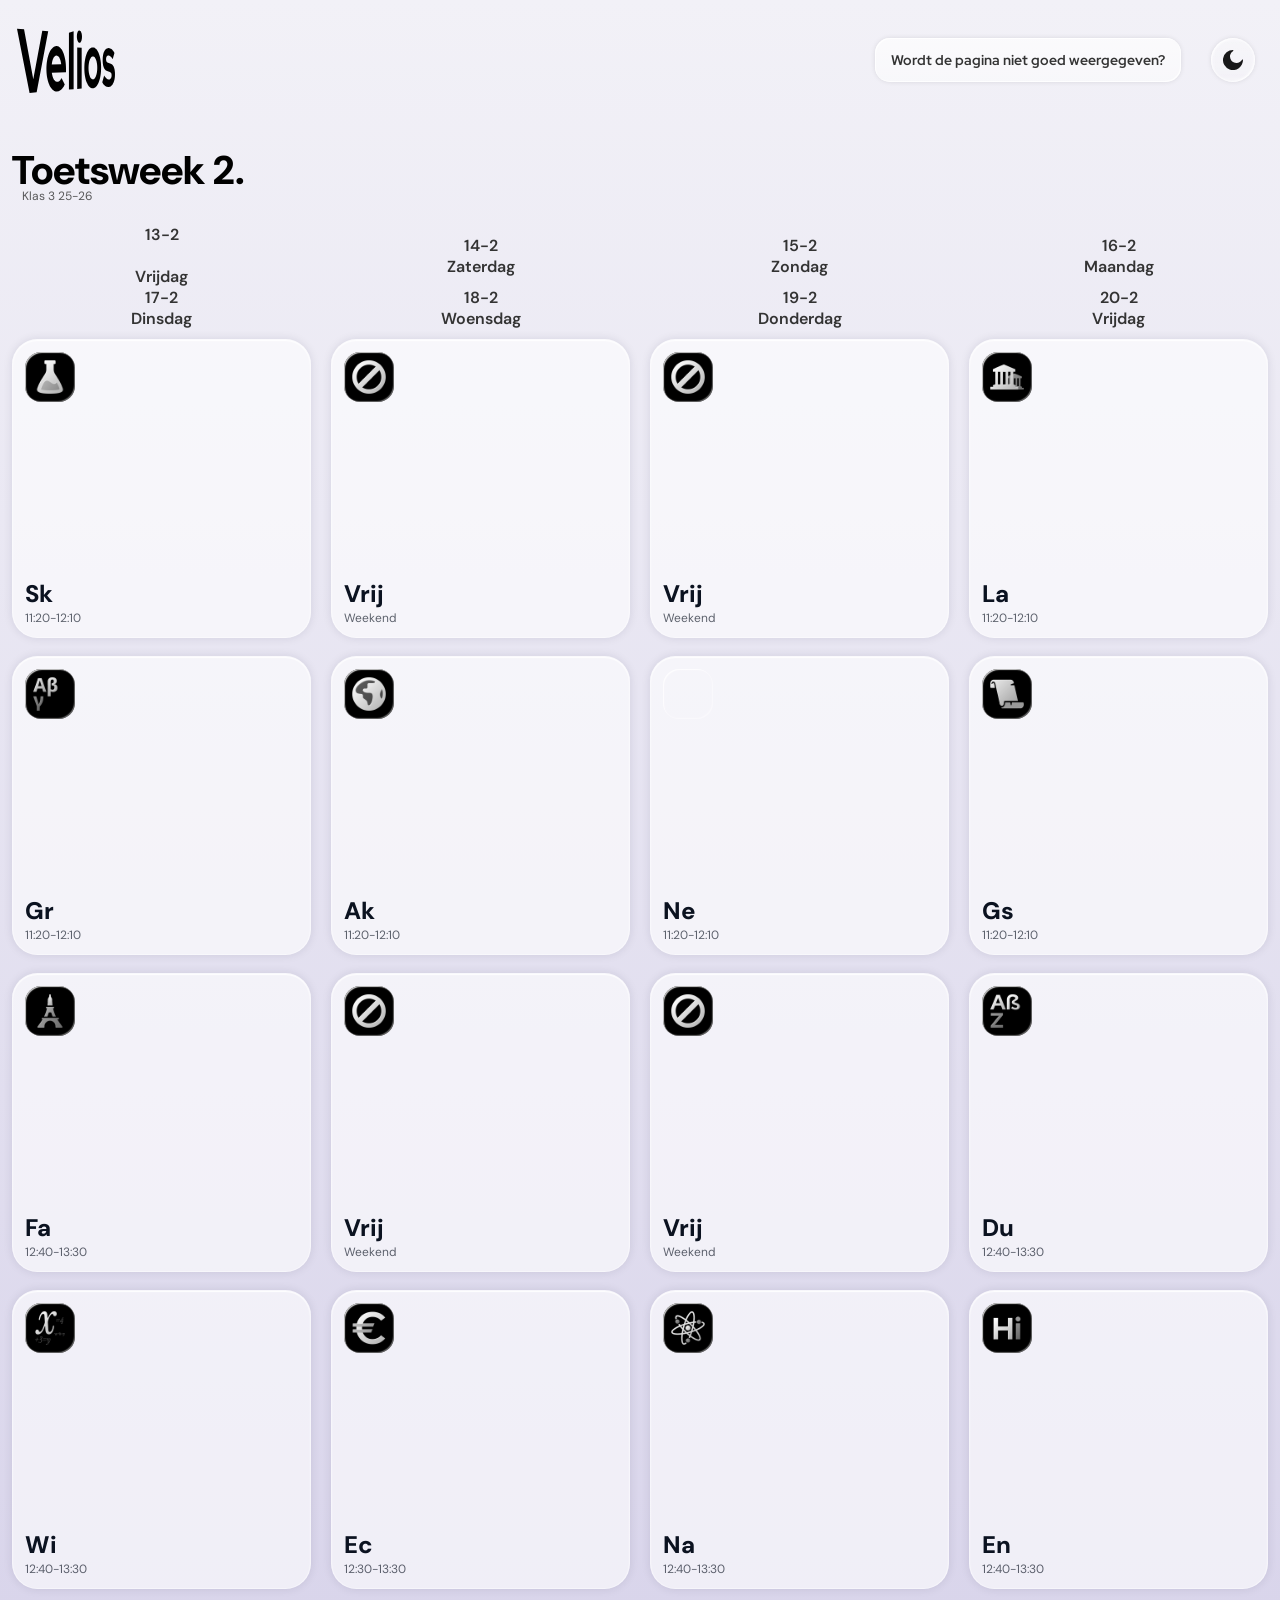
==== index.html @ b3f8ebe8 "Rename nu.html to index.html" ====
<!DOCTYPE html>
<html lang="nl">
<head>
  <meta charset="UTF-8" />
  <meta name="viewport" content="width=device-width, initial-scale=1.0"/>
  <title>CTP1 rooster | Velios</title>
  <link href="https://fonts.googleapis.com/css2?family=Red+Hat+Display:wght@400;600;800&display=swap" rel="stylesheet">
  <link rel="icon" type="image/svg+xml" href="favicon.svg">
  <link rel="stylesheet" id="themeStylesheet" href="light.css"/>
  <link rel="icon" type="image/svg+xml" href="favicon.png">
</head>
<style>
  #loading-overlay{
      position: fixed;
      inset: 0;
      display: none;
      align-items: center;
      justify-content: center;
      background: #1d1d1d; /*zelfde kleur als dark.css body*/
      color: #fff;
      font-family: 'Red Hat Display', sans-serif;
      font-size: 22px;
      z-index: 999;
      opacity: 1;
      transition: opacity .4s ease;
      pointer-events: none;
    }
</style>
<script>
  if (window.innerWidth < 800) {
     window.location.href = "mobiel.html";
        }
</script>
<body>
   <div id="loading-overlay">Laden...</div>
  <div class="boven-content">
    <div class="container">
     <a href="nu.html"></a><div class="logo"></div></a>
   </div>
   <div class="rechts-content">
    <button class="probleem-knop" data-clickable="true" data-overlay="overlay-14">Wordt de pagina niet goed weergegeven?</button>
    <div class="thema-toggle" id="themeToggle">
      <svg xmlns="http://www.w3.org/2000/svg" width="30" height="29.997" viewBox="0 0 30 29.997">
        <path id="Path_1" data-name="Path 1" d="M9.949,29.147l-.01-.024A15,15,0,0,1,15,0c.694,0,.808,1.04.215,1.4a9.754,9.754,0,0,0-3.007,13.864l-.014.017a9.786,9.786,0,0,0,16.4-.55c.362-.6,1.405-.481,1.405.216a15.064,15.064,0,0,1-20.051,14.2Z" fill="rgba(0,0,0,0.9)"/>
      </svg>
    </div>
   </div>
  </div>
<div class="secondary-content">
  <div class="titels">
     <div class="title">
        <h1>Toetsweek 2.</h1>
     </div>
     <div class="subtitle">
        <h2>Klas 3 25-26</h2>
     </div>
  </div>
  <div class="weekdays">
    <div>13-2<br><br>Vrijdag</div>
    <div>14-2<br>Zaterdag</div>
    <div>15-2<br>Zondag</div>
    <div>16-2<br>Maandag</div>
    <div>17-2<br>Dinsdag</div>
    <div>18-2<br>Woensdag</div>
    <div>19-2<br>Donderdag</div>
    <div>20-2<br>Vrijdag</div>
  </div>
  <div class="grid">
    <!-- vervang lege items door items met unieke afbeelding (seed) en metadata -->
    <div class="grid-item" data-overlay="overlay-1" data-clickable="true">
      <div class="item-img" style="background: url(Assets/Icons/scheikunde.png) center/cover no-repeat" alt="Scheikunde"></div>
      <div class="item-meta">
        <div class="item-title">Sk</div>
        <div class="item-subtitle">11:20-12:10</div>
      </div>
    </div>
    <div class="grid-item" data-clickable="false">
      <div class="item-img" style="background: url(Assets/Icons/vrij.png) center/cover no-repeat" alt="vrij"></div>
      <div class="item-meta">
        <div class="item-title">Vrij</div>
        <div class="item-subtitle">Weekend</div>
      </div>
    </div>
    <div class="grid-item" data-clickable="false">
      <div class="item-img" style="background: url(Assets/Icons/vrij.png) center/cover no-repeat" alt="vrij"></div>
      <div class="item-meta">
        <div class="item-title">Vrij</div>
        <div class="item-subtitle">Weekend</div>
      </div>
    </div>
    <div class="grid-item" data-overlay="overlay-2" data-clickable="true">
      <div class="item-img" style="background: url(Assets/Icons/latijn.png) center/cover no-repeat" alt="Latijn"></div>
      <div class="item-meta">
        <div class="item-title">La</div>
        <div class="item-subtitle">11:20-12:10</div>
      </div>
    </div>
    <div class="grid-item" data-overlay="overlay-3" data-clickable="true">
      <div class="item-img" style="background: url(Assets/Icons/grieks.png) center/cover no-repeat" alt="Grieks"></div>
      <div class="item-meta">
        <div class="item-title">Gr</div>
        <div class="item-subtitle">11:20-12:10</div>
      </div>
    </div>
    <div class="grid-item" data-overlay="overlay-4" data-clickable="true">
      <div class="item-img" style="background: url(Assets/Icons/aardrijkskunde.png) center/cover no-repeat" alt="Aardrijkskunde"></div>
      <div class="item-meta">
        <div class="item-title">Ak</div>
        <div class="item-subtitle">11:20-12:10</div>
      </div>
    </div>
    <div class="grid-item" data-overlay="overlay-5" data-clickable="true">
      <div class="item-img" style="background: url(Assets/Icons/Nederlands.png) center/cover no-repeat" alt="Nederlands"></div>
      <div class="item-meta">
        <div class="item-title">Ne</div>
        <div class="item-subtitle">11:20-12:10</div>
      </div>
    </div>
    <div class="grid-item" data-overlay="overlay-6" data-clickable="true">
      <div class="item-img" style="background: url(Assets/Icons/geschiedenis.png) center/cover no-repeat" alt="Geschiedenis"></div>
      <div class="item-meta">
        <div class="item-title">Gs</div>
        <div class="item-subtitle">11:20-12:10</div>
      </div>
    </div>
    <div class="grid-item" data-overlay="overlay-7" data-clickable="true">
      <div class="item-img" style="background: url(Assets/Icons/frans.png) center/cover no-repeat" alt="Frans"></div>
      <div class="item-meta">
        <div class="item-title">Fa</div>
        <div class="item-subtitle">12:40-13:30</div>
      </div>
    </div>
    <div class="grid-item" data-clickable="false">
      <div class="item-img" style="background: url(Assets/Icons/vrij.png) center/cover no-repeat" alt="Vrij"></div>
      <div class="item-meta">
        <div class="item-title">Vrij</div>
        <div class="item-subtitle">Weekend</div>
      </div>
    </div>
    <div class="grid-item" data-clickable="false">
      <div class="item-img" style="background: url(Assets/Icons/vrij.png) center/cover no-repeat" alt="Vrij"></div>
      <div class="item-meta">
        <div class="item-title">Vrij</div>
        <div class="item-subtitle">Weekend</div>
      </div>
    </div>
    <div class="grid-item" data-overlay="overlay-8" data-clickable="true">
      <div class="item-img" style="background: url(Assets/Icons/duits.png) center/cover no-repeat" alt="Duits"></div>
      <div class="item-meta">
        <div class="item-title">Du</div>
        <div class="item-subtitle">12:40-13:30</div>
      </div>
    </div>
    <div class="grid-item" data-overlay="overlay-9" data-clickable="true">
      <div class="item-img" style="background: url(Assets/Icons/wiskunde.png) center/cover no-repeat" alt="Wiskunde"></div>
      <div class="item-meta">
        <div class="item-title">Wi</div>
        <div class="item-subtitle">12:40-13:30</div>
      </div>
    </div>
    <div class="grid-item" data-overlay="overlay-10" data-clickable="true">
      <div class="item-img" style="background: url(Assets/Icons/economie.png) center/cover no-repeat" alt="Economie"></div>
      <div class="item-meta">
        <div class="item-title">Ec</div>
        <div class="item-subtitle">12:30-13:30</div>
      </div>
    </div>
    <div class="grid-item" data-overlay="overlay-11" data-clickable="true">
      <div class="item-img" style="background: url(Assets/Icons/natuurkunde.png) center/cover no-repeat" alt="Natuurkunde"></div>
      <div class="item-meta">
        <div class="item-title">Na</div>
        <div class="item-subtitle">12:40-13:30</div>
      </div>
    </div>
    <div class="grid-item" data-overlay="overlay-12" data-clickable="true">
      <div class="item-img" style="background: url(Assets/Icons/engels.png) center/cover no-repeat" alt="Engels"></div>
      <div class="item-meta">
        <div class="item-title">En</div>
        <div class="item-subtitle">12:40-13:30</div>
      </div>
    </div>

    <div id="overlay-1" class="overlay" aria-hidden="true">
    <div class="overlay-panel" role="dialog" aria-modal="true">
      <div class="overlay-content">
        <div class="overlay-header">
         <div>
            <button class="overlay-close"><img src="Assets/Icons/ESC.png" style="height: 24px;"> Sluiten</button>
            <div class="overlay-title"><img src="Assets/Icons/text/scheikunde.png" style="height: clamp(32px, 64px, 82px);">Scheikunde</div>
            <div class="overlay-body"> 
              <a href="https://drive.google.com/drive/folders/1DQheY3stIlYG0jMpNIV9teiAzZvrmw6P?usp=drive_link" target="_blank" rel="noopener noreferrer"><button class="overlay-btn-quizlet"><img src="Assets/Icons/overlay/Quizlet.png" style="height: 40px;">Quizlet</button></a>
              <a href="https://drive.google.com/drive/folders/1DQheY3stIlYG0jMpNIV9teiAzZvrmw6P?usp=drive_link" target="_blank" rel="noopener noreferrer"><button class="overlay-btn"><img src="Assets/Icons/overlay/Magister.png" style="height: 40px;">Magister</button></a>
              <a href="https://google.com" target="_blank" rel="noopener noreferrer"><button class="overlay-btn"><img src="Assets/Icons/overlay/bestanden.png" style="height: 40px;">Bestanden</button></a>
            </div>
            <div class="overlay-subtitle"><b>Vokabeln:</b> S43 (D-NL), S39, S41, S45 (D-NL, NL-D)<br><br><b>Grammatik:</b> 1A-1K (behalve o.v.t. regelmatige ww'en), 2A-2J (van p.vnw. alleen eerste naamval)<br><br><b>Lesen:</b> Texte Niveau B1</div>
         </div>
       </div>
      </div>
    </div>
  </div>

  <div id="overlay-2" class="overlay" aria-hidden="true">
    <div class="overlay-panel" role="dialog" aria-modal="true">
      <div class="overlay-content">
        <div class="overlay-header">
         <div>
            <button class="overlay-close"><img src="Assets/Icons/ESC.png" style="height: 24px;"> Sluiten</button>
            <div class="overlay-title"><img src="Assets/Icons/text/latijn.png" style="height: clamp(32px, 64px, 82px);">Latijn</div>
            <div class="overlay-body"> 
              <a href="https://drive.google.com/drive/folders/1DQheY3stIlYG0jMpNIV9teiAzZvrmw6P?usp=drive_link" target="_blank" rel="noopener noreferrer"><button class="overlay-btn"><img src="Assets/Icons/overlay/Magister.png" style="height: 40px;">Magister</button></a>
              <a href="https://google.com" target="_blank" rel="noopener noreferrer"><button class="overlay-btn"><img src="Assets/Icons/overlay/bestanden.png" style="height: 40px;">Bestanden</button></a>
            </div>
            <div class="overlay-subtitle"><b>Vokabeln:</b> S43 (D-NL), S39, S41, S45 (D-NL, NL-D)<br><br><b>Grammatik:</b> 1A-1K (behalve o.v.t. regelmatige ww'en), 2A-2J (van p.vnw. alleen eerste naamval)<br><br><b>Lesen:</b> Texte Niveau B1</div>
         </div>
       </div>
      </div>
    </div>
  </div>

  <div id="overlay-3" class="overlay" aria-hidden="true">
    <div class="overlay-panel" role="dialog" aria-modal="true">
      <div class="overlay-content">
        <div class="overlay-header">
         <div>
            <button class="overlay-close"><img src="Assets/Icons/ESC.png" style="height: 24px;"> Sluiten</button>
            <div class="overlay-title"><img src="Assets/Icons/text/grieks.png" style="height: clamp(32px, 64px, 82px);">Grieks</div>
            <div class="overlay-body"> 
              <a href="https://drive.google.com/drive/folders/1DQheY3stIlYG0jMpNIV9teiAzZvrmw6P?usp=drive_link" target="_blank" rel="noopener noreferrer"><button class="overlay-btn"><img src="Assets/Icons/overlay/Magister.png" style="height: 40px;">Magister</button></a>
              <a href="https://google.com" target="_blank" rel="noopener noreferrer"><button class="overlay-btn"><img src="Assets/Icons/overlay/bestanden.png" style="height: 40px;">Bestanden</button></a>
            </div>
            <div class="overlay-subtitle"><b>Vokabeln:</b> S43 (D-NL), S39, S41, S45 (D-NL, NL-D)<br><br><b>Grammatik:</b> 1A-1K (behalve o.v.t. regelmatige ww'en), 2A-2J (van p.vnw. alleen eerste naamval)<br><br><b>Lesen:</b> Texte Niveau B1</div>
         </div>
       </div>
      </div>
    </div>
  </div>

  <div id="overlay-4" class="overlay" aria-hidden="true">
    <div class="overlay-panel" role="dialog" aria-modal="true">
      <div class="overlay-content">
        <div class="overlay-header">
         <div>
            <button class="overlay-close"><img src="Assets/Icons/ESC.png" style="height: 24px;"> Sluiten</button>
            <div class="overlay-title"><img src="Assets/Icons/text/aardrijkskunde.png" style="height: clamp(32px, 64px, 82px);">Aardrijkskunde</div>
            <div class="overlay-body"> 
              <a href="https://drive.google.com/drive/folders/1DQheY3stIlYG0jMpNIV9teiAzZvrmw6P?usp=drive_link" target="_blank" rel="noopener noreferrer"><button class="overlay-btn-quizlet"><img src="Assets/Icons/overlay/Quizlet.png" style="height: 40px;">Quizlet</button></a>
              <a href="https://drive.google.com/drive/folders/1DQheY3stIlYG0jMpNIV9teiAzZvrmw6P?usp=drive_link" target="_blank" rel="noopener noreferrer"><button class="overlay-btn"><img src="Assets/Icons/overlay/Magister.png" style="height: 40px;">Magister</button></a>
              <a href="https://google.com" target="_blank" rel="noopener noreferrer"><button class="overlay-btn"><img src="Assets/Icons/overlay/bestanden.png" style="height: 40px;">Bestanden</button></a>
            </div>
            <div class="overlay-subtitle"><b>Vokabeln:</b> S43 (D-NL), S39, S41, S45 (D-NL, NL-D)<br><br><b>Grammatik:</b> 1A-1K (behalve o.v.t. regelmatige ww'en), 2A-2J (van p.vnw. alleen eerste naamval)<br><br><b>Lesen:</b> Texte Niveau B1</div>
         </div>
       </div>
      </div>
    </div>
  </div>

  <div id="overlay-5" class="overlay" aria-hidden="true">
    <div class="overlay-panel" role="dialog" aria-modal="true">
      <div class="overlay-content">
        <div class="overlay-header">
         <div>
            <button class="overlay-close"><img src="Assets/Icons/ESC.png" style="height: 24px;"> Sluiten</button>
            <div class="overlay-title"><img src="Assets/Icons/text/nederlands.png" style="height: clamp(32px, 64px, 82px);">Nederlands</div>
            <div class="overlay-body"> 
              <a href="https://drive.google.com/drive/folders/1DQheY3stIlYG0jMpNIV9teiAzZvrmw6P?usp=drive_link" target="_blank" rel="noopener noreferrer"><button class="overlay-btn"><img src="Assets/Icons/overlay/Magister.png" style="height: 40px;">Magister</button></a>
              <a href="https://google.com" target="_blank" rel="noopener noreferrer"><button class="overlay-btn"><img src="Assets/Icons/overlay/bestanden.png" style="height: 40px;">Bestanden</button></a>
            </div>
            <div class="overlay-subtitle"><b>Vokabeln:</b> S43 (D-NL), S39, S41, S45 (D-NL, NL-D)<br><br><b>Grammatik:</b> 1A-1K (behalve o.v.t. regelmatige ww'en), 2A-2J (van p.vnw. alleen eerste naamval)<br><br><b>Lesen:</b> Texte Niveau B1</div>
         </div>
       </div>
      </div>
    </div>
  </div>

  <div id="overlay-6" class="overlay" aria-hidden="true">
    <div class="overlay-panel" role="dialog" aria-modal="true">
      <div class="overlay-content">
        <div class="overlay-header">
         <div>
            <button class="overlay-close"><img src="Assets/Icons/ESC.png" style="height: 24px;"> Sluiten</button>
            <div class="overlay-title"><img src="Assets/Icons/text/geschiedenis.png" style="height: clamp(32px, 64px, 82px);">Geschiedenis</div>
            <div class="overlay-body"> 
              <a href="https://drive.google.com/drive/folders/1DQheY3stIlYG0jMpNIV9teiAzZvrmw6P?usp=drive_link" target="_blank" rel="noopener noreferrer"><button class="overlay-btn-quizlet"><img src="Assets/Icons/overlay/Quizlet.png" style="height: 40px;">Quizlet</button></a>
              <a href="https://drive.google.com/drive/folders/1DQheY3stIlYG0jMpNIV9teiAzZvrmw6P?usp=drive_link" target="_blank" rel="noopener noreferrer"><button class="overlay-btn"><img src="Assets/Icons/overlay/Magister.png" style="height: 40px;">Magister</button></a>
              <a href="https://google.com" target="_blank" rel="noopener noreferrer"><button class="overlay-btn"><img src="Assets/Icons/overlay/bestanden.png" style="height: 40px;">Bestanden</button></a>
            </div>
            <div class="overlay-subtitle"><b>Vokabeln:</b> S43 (D-NL), S39, S41, S45 (D-NL, NL-D)<br><br><b>Grammatik:</b> 1A-1K (behalve o.v.t. regelmatige ww'en), 2A-2J (van p.vnw. alleen eerste naamval)<br><br><b>Lesen:</b> Texte Niveau B1</div>
         </div>
       </div>
      </div>
    </div>
  </div>

  <div id="overlay-7" class="overlay" aria-hidden="true">
    <div class="overlay-panel" role="dialog" aria-modal="true">
      <div class="overlay-content">
        <div class="overlay-header">
         <div>
            <button class="overlay-close"><img src="Assets/Icons/ESC.png" style="height: 24px;"> Sluiten</button>
            <div class="overlay-title"><img src="Assets/Icons/text/frans.png" style="height: clamp(32px, 64px, 82px);">Frans</div>
            <div class="overlay-body"> 
              <a href="https://drive.google.com/drive/folders/1DQheY3stIlYG0jMpNIV9teiAzZvrmw6P?usp=drive_link" target="_blank" rel="noopener noreferrer"><button class="overlay-btn"><img src="Assets/Icons/overlay/Magister.png" style="height: 40px;">Magister</button></a>
              <a href="https://google.com" target="_blank" rel="noopener noreferrer"><button class="overlay-btn"><img src="Assets/Icons/overlay/bestanden.png" style="height: 40px;">Bestanden</button></a>
            </div>
            <div class="overlay-subtitle"><b>Vokabeln:</b> S43 (D-NL), S39, S41, S45 (D-NL, NL-D)<br><br><b>Grammatik:</b> 1A-1K (behalve o.v.t. regelmatige ww'en), 2A-2J (van p.vnw. alleen eerste naamval)<br><br><b>Lesen:</b> Texte Niveau B1</div>
         </div>
       </div>
      </div>
    </div>
  </div>

  <div id="overlay-8" class="overlay" aria-hidden="true">
    <div class="overlay-panel" role="dialog" aria-modal="true">
      <div class="overlay-content">
        <div class="overlay-header">
         <div>
            <button class="overlay-close"><img src="Assets/Icons/ESC.png" style="height: 24px;"> Sluiten</button>
            <div class="overlay-title"><img src="Assets/Icons/text/duits.png" style="height: clamp(32px, 64px, 82px);">Duits</div>
            <div class="overlay-body"> 
              <a href="https://drive.google.com/drive/folders/1DQheY3stIlYG0jMpNIV9teiAzZvrmw6P?usp=drive_link" target="_blank" rel="noopener noreferrer"><button class="overlay-btn-quizlet"><img src="Assets/Icons/overlay/Quizlet.png" style="height: 40px;">Quizlet</button></a>
              <a href="https://drive.google.com/drive/folders/1DQheY3stIlYG0jMpNIV9teiAzZvrmw6P?usp=drive_link" target="_blank" rel="noopener noreferrer"><button class="overlay-btn"><img src="Assets/Icons/overlay/Magister.png" style="height: 40px;">Magister</button></a>
              <a href="https://google.com" target="_blank" rel="noopener noreferrer"><button class="overlay-btn"><img src="Assets/Icons/overlay/bestanden.png" style="height: 40px;">Bestanden</button></a>
            </div>
            <div class="overlay-subtitle"><b>Vokabeln:</b> S43 (D-NL), S39, S41, S45 (D-NL, NL-D)<br><br><b>Grammatik:</b> 1A-1K (behalve o.v.t. regelmatige ww'en), 2A-2J (van p.vnw. alleen eerste naamval)<br><br><b>Lesen:</b> Texte Niveau B1</div>
         </div>
       </div>
      </div>
    </div>
  </div>

  <div id="overlay-9" class="overlay" aria-hidden="true">
    <div class="overlay-panel" role="dialog" aria-modal="true">
      <div class="overlay-content">
        <div class="overlay-header">
         <div>
            <button class="overlay-close"><img src="Assets/Icons/ESC.png" style="height: 24px;"> Sluiten</button>
            <div class="overlay-title"><img src="Assets/Icons/text/wiskunde.png" style="height: clamp(32px, 64px, 82px);">Wiskunde</div>
            <div class="overlay-body"> 
              <a href="https://drive.google.com/drive/folders/1DQheY3stIlYG0jMpNIV9teiAzZvrmw6P?usp=drive_link" target="_blank" rel="noopener noreferrer"><button class="overlay-btn"><img src="Assets/Icons/overlay/Magister.png" style="height: 40px;">Magister</button></a>
              <a href="https://google.com" target="_blank" rel="noopener noreferrer"><button class="overlay-btn"><img src="Assets/Icons/overlay/bestanden.png" style="height: 40px;">Bestanden</button></a>
            </div>
            <div class="overlay-subtitle"><b>Vokabeln:</b> S43 (D-NL), S39, S41, S45 (D-NL, NL-D)<br><br><b>Grammatik:</b> 1A-1K (behalve o.v.t. regelmatige ww'en), 2A-2J (van p.vnw. alleen eerste naamval)<br><br><b>Lesen:</b> Texte Niveau B1</div>
         </div>
       </div>
      </div>
    </div>
  </div>

  <div id="overlay-10" class="overlay" aria-hidden="true">
    <div class="overlay-panel" role="dialog" aria-modal="true">
      <div class="overlay-content">
        <div class="overlay-header">
         <div>
            <button class="overlay-close"><img src="Assets/Icons/ESC.png" style="height: 24px;"> Sluiten</button>
            <div class="overlay-title"><img src="Assets/Icons/text/economie.png" style="height: clamp(32px, 64px, 82px);">Economie</div>
            <div class="overlay-body"> 
              <a href="https://drive.google.com/drive/folders/1DQheY3stIlYG0jMpNIV9teiAzZvrmw6P?usp=drive_link" target="_blank" rel="noopener noreferrer"><button class="overlay-btn-quizlet"><img src="Assets/Icons/overlay/Quizlet.png" style="height: 40px;">Quizlet</button></a>
              <a href="https://drive.google.com/drive/folders/1DQheY3stIlYG0jMpNIV9teiAzZvrmw6P?usp=drive_link" target="_blank" rel="noopener noreferrer"><button class="overlay-btn"><img src="Assets/Icons/overlay/Magister.png" style="height: 40px;">Magister</button></a>
              <a href="https://google.com" target="_blank" rel="noopener noreferrer"><button class="overlay-btn"><img src="Assets/Icons/overlay/bestanden.png" style="height: 40px;">Bestanden</button></a>
            </div>
            <div class="overlay-subtitle"><b>Vokabeln:</b> S43 (D-NL), S39, S41, S45 (D-NL, NL-D)<br><br><b>Grammatik:</b> 1A-1K (behalve o.v.t. regelmatige ww'en), 2A-2J (van p.vnw. alleen eerste naamval)<br><br><b>Lesen:</b> Texte Niveau B1</div>
         </div>
       </div>
      </div>
    </div>
  </div>

  <div id="overlay-11" class="overlay" aria-hidden="true">
    <div class="overlay-panel" role="dialog" aria-modal="true">
      <div class="overlay-content">
        <div class="overlay-header">
         <div>
            <button class="overlay-close"><img src="Assets/Icons/ESC.png" style="height: 24px;"> Sluiten</button>
            <div class="overlay-title"><img src="Assets/Icons/text/natuurkunde.png" style="height: clamp(32px, 64px, 82px);">Natuurkunde</div>
            <div class="overlay-body"> 
              <a href="https://drive.google.com/drive/folders/1DQheY3stIlYG0jMpNIV9teiAzZvrmw6P?usp=drive_link" target="_blank" rel="noopener noreferrer"><button class="overlay-btn-quizlet"><img src="Assets/Icons/overlay/Quizlet.png" style="height: 40px;">Quizlet</button></a>
              <a href="https://drive.google.com/drive/folders/1DQheY3stIlYG0jMpNIV9teiAzZvrmw6P?usp=drive_link" target="_blank" rel="noopener noreferrer"><button class="overlay-btn"><img src="Assets/Icons/overlay/Magister.png" style="height: 40px;">Magister</button></a>
              <a href="https://google.com" target="_blank" rel="noopener noreferrer"><button class="overlay-btn"><img src="Assets/Icons/overlay/bestanden.png" style="height: 40px;">Bestanden</button></a>
            </div>
            <div class="overlay-subtitle"><b>Vokabeln:</b> S43 (D-NL), S39, S41, S45 (D-NL, NL-D)<br><br><b>Grammatik:</b> 1A-1K (behalve o.v.t. regelmatige ww'en), 2A-2J (van p.vnw. alleen eerste naamval)<br><br><b>Lesen:</b> Texte Niveau B1</div>
         </div>
       </div>
      </div>
    </div>
  </div>

  <div id="overlay-12" class="overlay" aria-hidden="true">
    <div class="overlay-panel" role="dialog" aria-modal="true">
      <div class="overlay-content">
        <div class="overlay-header">
         <div>
            <button class="overlay-close"><img src="Assets/Icons/ESC.png" style="height: 24px;"> Sluiten</button>
            <div class="overlay-title"><img src="Assets/Icons/text/engels.png" style="height: clamp(16px, 32px, 41px);">Engels</div>
            <div class="overlay-body"> 
              <a href="https://drive.google.com/drive/folders/1DQheY3stIlYG0jMpNIV9teiAzZvrmw6P?usp=drive_link" target="_blank" rel="noopener noreferrer"><button class="overlay-btn"><img src="Assets/Icons/overlay/Magister.png" style="height: 40px;">Magister</button></a>
              <a href="https://google.com" target="_blank" rel="noopener noreferrer"><button class="overlay-btn"><img src="Assets/Icons/overlay/bestanden.png" style="height: 40px;">Bestanden</button></a>
            </div>
            <div class="overlay-subtitle"><b>Vokabeln:</b> S43 (D-NL), S39, S41, S45 (D-NL, NL-D)<br><br><b>Grammatik:</b> 1A-1K (behalve o.v.t. regelmatige ww'en), 2A-2J (van p.vnw. alleen eerste naamval)<br><br><b>Lesen:</b> Texte Niveau B1</div>
         </div>
       </div>
      </div>
    </div>
  </div>

<div id="overlay-14" class="overlay" aria-hidden="true">
    <div class="overlay-panel" role="dialog" aria-modal="true">
      <div class="overlay-content">
        <div class="overlay-header">
         <div>
            <button class="overlay-close"><img src="Assets/Icons/ESC.png" style="height: 24px;"> Sluiten</button>
            <div class="overlay-title"><img src="Assets/Icons/text/frans.png" style="height: clamp(32px, 64px, 82px);">Frans</div>
            <div class="overlay-body"> 
              <a href="https://drive.google.com/drive/folders/1DQheY3stIlYG0jMpNIV9teiAzZvrmw6P?usp=drive_link" target="_blank" rel="noopener noreferrer"><button class="overlay-btn-quizlet"><img src="Assets/Icons/overlay/Quizlet.png" style="height: 40px;">Quizlet</button></a>
              <a href="https://drive.google.com/drive/folders/1DQheY3stIlYG0jMpNIV9teiAzZvrmw6P?usp=drive_link" target="_blank" rel="noopener noreferrer"><button class="overlay-btn"><img src="Assets/Icons/overlay/Magister.png" style="height: 40px;">Magister</button></a>
              <a href="https://google.com" target="_blank" rel="noopener noreferrer"><button class="overlay-btn"><img src="Assets/Icons/overlay/bestanden.png" style="height: 40px;">Bestanden</button></a>
            </div>
            <div class="overlay-subtitle"><b>Vokabeln:</b> S43 (D-NL), S39, S41, S45 (D-NL, NL-D)<br><br><b>Grammatik:</b> 1A-1K (behalve o.v.t. regelmatige ww'en), 2A-2J (van p.vnw. alleen eerste naamval)<br><br><b>Lesen:</b> Texte Niveau B1</div>
         </div>
       </div>
      </div>
    </div>
  </div>
<script>
  // open/close helpers
  const openOverlay = id => {
    closeAllOverlays();
    const el = document.getElementById(id);
    if (!el) return;
    el.classList.add('active');
    el.setAttribute('aria-hidden', 'false');
  };
  const closeOverlay = el => {
    if (!el) return;
    el.classList.remove('active');
    el.setAttribute('aria-hidden', 'true');
  };
  const closeAllOverlays = () => {
    document.querySelectorAll('.overlay.active').forEach(o => closeOverlay(o));
  };

  // grid-item clicks open assigned overlay
  document.querySelectorAll('.grid-item[data-overlay], .probleem-knop[data-overlay]').forEach(item => {
    item.addEventListener('click', () => {
      const target = item.dataset.overlay;
      if (target) openOverlay(target);
    });
  });

  // overlay internal buttons
  document.querySelectorAll('.overlay').forEach(overlay => {
    // close button
    overlay.querySelectorAll('[data-close]').forEach(btn => {
      btn.addEventListener('click', e => {
        e.stopPropagation();
        closeOverlay(overlay);
      });
    });
    // clicking outside panel closes
    overlay.addEventListener('click', e => {
      if (e.target === overlay) closeOverlay(overlay);
    });
    // buttons that open other overlays
    overlay.querySelectorAll('[data-open]').forEach(btn => {
      btn.addEventListener('click', e => {
        const target = btn.dataset.open;
        if (target) openOverlay(target);
      });
    });
  });

  // ESC key closes
  window.addEventListener('keydown', e => {
    if (e.key === 'Escape') closeAllOverlays();
  });

  // zorg dat wanneer er op de class 'overlay-close' wordt geklikt, het overlay wordt gesloten
  document.querySelectorAll('.overlay-close').forEach(button => {
    button.addEventListener('click', () => {
      const overlay = button.closest('.overlay');
      closeOverlay(overlay);
    });
  });
</script>
<script>
const glas = document.querySelector('.navigatie-glas');
const nav = document.querySelector('.navigatie');
const knoppen = document.querySelectorAll('.navigatie .nav-knop');
let current = document.querySelector('.nav-knop-current');

function moveGlassTo(el) {
  const rect = el.getBoundingClientRect();
  const parentRect = nav.getBoundingClientRect();
  const x = rect.left - parentRect.left;
  const y = rect.top - parentRect.top;
  glas.style.left = `${x}px`;
  glas.style.top = `${y}px`;
  glas.style.width = `${rect.width}px`;
  glas.style.height = `${rect.height}px`;
}

if (current) moveGlassTo(current);

knoppen.forEach(btn => {
  btn.addEventListener('mouseenter', () => {
    moveGlassTo(btn);
    glas.classList.add('hover'); // 👈 glas lichter/groter bij hover
  });
  btn.addEventListener('mouseleave', () => {
    moveGlassTo(current);
    glas.classList.remove('hover'); // 👈 terug naar normale kleur/grootte
  });
});
</script>
<script>
(function () {
  const toggle = document.getElementById('themeToggle');
  const stylesheet = document.getElementById('themeStylesheet');

  // gebruik currentColor zodat we makkelijk kunnen wisselen via CSS / inline style
  const sunSvg = '<svg xmlns="http://www.w3.org/2000/svg" width="30" height="29.997" viewBox="0 0 30 29.997"><path d="M9.949,29.147l-.01-.024A15,15,0,0,1,15,0c.694,0,.808,1.04.215,1.4a9.754,9.754,0,0,0-3.007,13.864l-.014.017a9.786,9.786,0,0,0,16.4-.55c.362-.6,1.405-.481,1.405.216a15.064,15.064,0,0,1-20.051,14.2Z" fill="currentColor"/></svg>';
  const moonSvg = '<svg xmlns="http://www.w3.org/2000/svg" width="30" height="30" viewBox="0 0 30 30"><path d="M-5771.8-6794.8v-1.4a1.046,1.046,0,0,1,1.044-1.047,1.047,1.047,0,0,1,1.047,1.047v1.4a1.046,1.046,0,0,1-1.047,1.046A1.045,1.045,0,0,1-5771.8-6794.8Zm10.17-3.348-.548-.548a1.046,1.046,0,0,1,0-1.479,1.044,1.044,0,0,1,1.479,0l.55.547a1.046,1.046,0,0,1,0,1.479,1.051,1.051,0,0,1-.741.306A1.054,1.054,0,0,1-5761.626-6798.145Zm-19.73,0a1.042,1.042,0,0,1,0-1.479l.547-.547a1.045,1.045,0,0,1,1.479,0,1.045,1.045,0,0,1,0,1.479l-.547.548a1.046,1.046,0,0,1-.738.306A1.057,1.057,0,0,1-5781.356-6798.145Zm2.234-10.6a8.373,8.373,0,0,1,8.371-8.373,8.374,8.374,0,0,1,8.373,8.373,8.371,8.371,0,0,1-8.373,8.37A8.37,8.37,0,0,1-5779.123-6808.75Zm20.93,1.046a1.048,1.048,0,0,1-1.047-1.046,1.046,1.046,0,0,1,1.047-1.047h1.4a1.046,1.046,0,0,1,1.046,1.047,1.047,1.047,0,0,1-1.046,1.046Zm-26.512,0a1.048,1.048,0,0,1-1.047-1.046,1.046,1.046,0,0,1,1.047-1.047h1.4a1.046,1.046,0,0,1,1.046,1.047,1.048,1.048,0,0,1-1.046,1.046Zm22.53-9.624a1.047,1.047,0,0,1,0-1.479l.548-.55a1.049,1.049,0,0,1,1.481,0,1.049,1.049,0,0,1,0,1.482l-.55.547a1.041,1.041,0,0,1-.738.306A1.052,1.052,0,0,1-5762.174-6817.328Zm-18.636,0-.547-.547a1.046,1.046,0,0,1,0-1.482,1.046,1.046,0,0,1,1.479,0l.547.547a1.049,1.049,0,0,1,0,1.482,1.042,1.042,0,0,1-.738.306A1.054,1.054,0,0,1-5780.81-6817.328Zm9.014-3.981v-1.395a1.047,1.047,0,0,1,1.044-1.048,1.048,1.048,0,0,1,1.047,1.048v1.395a1.046,1.046,0,0,1-1.047,1.047A1.045,1.045,0,0,1-5771.8-6821.309Z" transform="translate(5785.751 6823.751)" fill="currentColor"/></svg>';

  const saved = localStorage.getItem('theme');
  let dark = saved === 'dark';

  function applyTheme() {
    stylesheet.setAttribute('href', dark ? 'dark.css' : 'light.css');
    // zet kleur van toggle zodat SVG (fill="currentColor") omzet naar gewenste kleur
    toggle.style.color = dark ? 'rgba(255,255,255,0.9)' : 'rgba(0,0,0,0.9)';
    toggle.innerHTML = dark ? moonSvg : sunSvg;
  }

  function showLoadingIfDark() {
    const overlay = document.getElementById('loading-overlay');
    if (!overlay) return;
    // toon alleen als dark actief
    if (dark) {
      overlay.style.display = 'flex';
      overlay.style.opacity = '1';
      // na 1s uitfaden
      setTimeout(() => {
        overlay.style.opacity = '0';
        setTimeout(() => {
          if (overlay.parentNode) overlay.parentNode.removeChild(overlay);
        }, 400); // na fade
      }, 300);
    } else {
      // geen overlay bij light
      if (overlay.parentNode) overlay.parentNode.removeChild(overlay);
    }
  }

  applyTheme();

  // show overlay direct na toepassen thema (alleen voor dark)
  showLoadingIfDark();

  toggle.addEventListener('click', () => {
    dark = !dark;
    localStorage.setItem('theme', dark ? 'dark' : 'light');
    // sluit alle overlays (functie bestaat al eerder op de pagina)
    if (typeof closeAllOverlays === 'function') closeAllOverlays();
    applyTheme();
    // toon overlay kort wanneer user schakelt naar dark
    if (dark) showLoadingIfDark();
    location.reload();
  });
})();
</script>
</body>
</html>
---- light.css ----
@import url('https://fonts.googleapis.com/css2?family=DM+Sans:ital,opsz,wght@0,9..40,100..1000;1,9..40,100..1000&display=swap');

    body {
      margin: 0 auto;
      background-image: linear-gradient(180deg,rgba(242, 241, 247, 1) 0%, rgba(217, 213, 235, 1) 100%);
      font-family: 'DM Sans', sans-serif;
      font-size: 18px; /* verhoogd basis lettergrootte */
      display: flex;
      flex-direction: column;
      justify-content: flex-start;
      align-items: flex-start;
      min-height: 100vh;
      position: relative;
      overflow-x: auto;
      max-width: 1500px;
      text-align: center;
    }

.container {
  display: flex;
  flex-direction: column;
  align-items: flex-start;
  justify-content: center;
  width: 100%;
  margin: 0;
  padding: 0 12px;
  box-sizing: border-box;
}

.titels {
  display: flex;
  flex-direction: column;
  align-items: flex-start;
  justify-content: center;
  width: 100%;
  max-width: 1400px;
  box-sizing: border-box;
  padding: 0 12px;
  margin: 0 auto;
}

.logo {
  display: flex;
  flex-direction: column;
  align-items: flex-start; 
  width: 100%;
  height: 70px;
  background-image: url('Assets/branding/logo_mainb_svg.svg');
  background-size: contain;
  background-repeat: no-repeat;
  background-position: left center;                                                              
}

    .glow-item {
      width: 100%;
      max-width: 2000px;
      height: auto;
      transform: scale(2.0);
    }

    .title {
      color: #000000;
      font-size: 20px;
      margin: 0;
      padding: 0;
      line-height: 1;
    }

    .subtitle {
       position: relative;
       z-index: 2;
       color: #333333;
       opacity: 0.8;
       font-size: 8px; /* grotere subtitel */
       text-align: left; /* subtitel rechts uitlijnen */
       margin-top: -2px; /* kleine ruimte onder de titel */
       margin-left: 10px;
    }

    h1 {
      font-weight: 800;
      margin: 0;
      /* geen font-size override hier zodat .title bepaalt */
    }

    h2 {
      font-weight: 400;
      margin: 0;
    }

.secondary-content {
  justify-content: left;
  position: relative;
  z-index: 2;
  width: 100%;
  display: flex;
  flex-direction: column;
  margin-top: 30px;
  align-items: left; /* center zodat beide grids gecentreerd zijn */
}

/* Weekdays en grid gebruiken exact dezelfde kolomopzet zodat ze verticaal uitgelijnd zijn */
.weekdays {
  display: grid;
  grid-template-columns: repeat(8, 1fr); /* gelijke kolommen als .grid */
  text-align: center;
  color: #333333;
  font-weight: 600;
  font-size: 16px; /* iets groter tekst */
  column-gap: 40px; /* dezelfde kolomafstand als .grid */
  width: 100%;
  max-width: 1400px; /* iets breder zodat alles groter oogt */
  box-sizing: border-box;
  padding: 0 12px;
  margin: 20px auto;
  margin-bottom: -10px;
}

.grid {
  display: grid;
  grid-template-columns: repeat(8, 1fr); /* gelijke kolommen als .weekdays */
  gap: 18px; /* lichte toename in spacing */
  column-gap: 40px; /* gelijke kolomafstand als .weekdays */
  width: 100%;
  max-width: 1400px; /* gelijke max-breedte als .weekdays */
  margin: 12px auto 0 auto;
  justify-content: left;
  box-sizing: border-box;
  padding: 0 12px;
  margin: 20px auto;
  /* geen grid-auto-rows zodat aspect-ratio van items bepaalt hoogte */
}

.grid-item {
  position: relative;
  background: rgba(255, 255, 255, 0.6);
  border: 1px solid rgba(255, 255, 255, 0.4);
  border-radius: clamp(24px, 32px, 40px);
  box-shadow:
    0 0px 10px rgba(0, 5, 48, 0.1),
    inset 0 1px 1px rgba(255, 255, 255, 0.9);
  aspect-ratio: 1 / 1;
  display: flex;
  align-items: center;
  justify-content: left;
  padding: 12px;
  color: #333;
  transition: all 0.3s cubic-bezier(0,0,.47,1.15);
  overflow: hidden;
  will-change: transform, backdrop-filter;
  backface-visibility: hidden;
  transform: translateZ(0);
}

@media (max-width: 1300px) {
  .grid {
    grid-template-columns: repeat(4, 1fr);
    column-gap: 20px;
  }
  
  .weekdays {
    grid-template-columns: repeat(4, 1fr);
    column-gap: 20px;
  }
  
  .grid-item {
    border-radius: clamp(8px, 2vw, 48px);
  }
  
  .grid-item .item-img {
    width: clamp(24px, 8vw, 80px);
    height: clamp(24px, 8vw, 80px);
  }
  
  .grid-item .item-title {
    font-size: 18px;
  }
  
  .grid-item .item-subtitle {
    font-size: 10px;
  }
}

@media (max-width: 480px) {
  .grid {
    grid-template-columns: repeat(2, 1fr);
    column-gap: 12px;
  }
  
  .weekdays {
    grid-template-columns: repeat(2, 1fr);
    column-gap: 12px;
  }
  
  .grid-item .item-img {
    width: clamp(20px, 6vw, 30px);
    height: clamp(20px, 6vw, 30px);
  }
  
  .grid-item .item-title {
    font-size: 14px;
  }
  
  .grid-item .item-subtitle {
    font-size: 8px;
  }
}


/* afbeelding linksboven (max 60x60, responsive) */
.grid-item .item-img {
  position: absolute;
  top: 12px;
  left: 12px;
  width: clamp(32px, 10vw, 50px);
  height: clamp(32px, 10vw, 50px);
  object-fit: cover;
  border-radius: 16px;
  z-index: 2;
  box-shadow: 1px 1px 1px rgba(255, 255, 255, 0.8) inset, 
              -1px -1px 1px rgba(255, 255, 255, 0.4) inset;
}

/* meta onderin links */
.grid-item .item-meta {
  position: absolute;
  left: 12px;
  bottom: 12px;
  right: 12px; /* zorgt dat lange titels afbreken */
  text-align: left;
  z-index: 2;
  pointer-events: none;
}

.grid-item .item-title {
  font-size: 24px; /* kleiner dan pagina (sub)titel */
  font-weight: 800;
  color: #0b1220;
  line-height: 1.1;
  margin-bottom: 4px;
}

.grid-item .item-subtitle {
  font-size: 12px;
  color: rgba(11,18,32,0.65);
  line-height: 1.1;
}

.grid-item[data-clickable="true"]:hover {
  transform: scale(1.1);
  z-index: 3;
  transition: all 0.1s cubic-bezier(0,0,.47,1.15);
  filter: brightness(1.3);
  background: rgba(255, 255, 255, 1);
}

.grid-item[data-clickable="false"]:hover {
  z-index: 3;
  transition: all 0.1s cubic-bezier(0,0,.47,1.15);
  filter: brightness(0.9);
}

.weekdays div {
  display: flex;
  justify-content: center;
  align-items: center;
}

.overlay {
  position: fixed;
  inset: 0;
  display: flex;
  align-items: center;
  justify-content: center;
  background: rgba(2,6,23,0.7);
  backdrop-filter: blur(4px);
  visibility: hidden;
  opacity: 0;
  transition: all .3s ease;
  z-index: 9999;
  perspective: 1000px;
}
.overlay.active {
  visibility: visible;
  opacity: 1;
}
.overlay-panel {
  background: #f2f1f7;
  box-shadow: -1px -1px 0 0 rgba(255, 255, 255, 0.30) inset,
              1px 1px 0 0 rgba(255, 255, 255, 0.50) inset;
  color: #0c0c0c;
  width: 100%;
  padding: 20px 20px;
  transform: scale(0.2) rotateX(-50deg) rotateY(0deg);
  border-radius: 20px;
  height: 100%;
  display: flex;
  flex-direction: column;
  transition: transform .5s ease, border-radius .5s ease, opacity .5s ease;
}
.overlay.active .overlay-panel { transform: scale(1.0) rotateX(0deg) rotateY(0deg); border-radius: 0px; transition: transform .5s ease, border-radius .5s ease, opacity .5s ease; }
.overlay-header { display:flex; align-items:flex-start; justify-content:space-between; gap:12px; text-align:left; margin-top:10px; }
.overlay-title { display: flex; align-items: center; gap: 8px; font-family: 'DM Sans', sans-serif; font-size: clamp(32px, 64px, 82px); font-weight: 800; margin:0; margin-bottom: 20px; }
.overlay-subtitle { font-family: 'DM Sans', sans-serif; font-size: 24px; color: rgba(0, 0, 0, 0.8); margin-top:6px; }
.overlay-body { margin-top: 12px; display:flex; gap:20px; flex-wrap:wrap; height: 100px; margin-bottom: 30px;}
.overlay-close {
  background: linear-gradient(180deg, rgba(255, 255, 255, 0.70) 0%, rgba(255, 255, 255, 0.50) 100%);
  font-size: 24px;
  cursor: pointer;
  user-select: none;
  border-radius: 8px;
  transition: all 0.3s ease;
  border: none;
  box-shadow: 1px 1px 1px rgba(255, 255, 255, 0.9) inset, 
              -1px -1px 1px rgba(255, 255, 255, 0.9) inset,
              0px 0px 5px rgba(0, 0, 0, 0.1);
  font-family: 'DM Sans', sans-serif;
  border-radius: 15px;
  font-weight: 700;
  white-space: nowrap;
  height: 44px;
  width: auto;
  padding: 0 16px;
  margin-bottom: 60px;
  display: flex;
  align-items: center;
  gap: 8px;
}

.overlay-close:hover {
    background: rgba(255, 255, 255, 0.7);
    transform: scale(1.02);
}

.overlay-content {
  display: flex;
  flex-direction: column;
  margin: 16px;
}
.overlay-btn {
  background: linear-gradient(180deg, rgba(255, 255, 255, 0.70) 0%, rgba(255, 255, 255, 0.50) 100%);
  box-shadow: 1px 1px 1px rgba(255, 255, 255, 0.9) inset, 
              -1px -1px 1px rgba(255, 255, 255, 0.9) inset,
              0px 0px 5px rgba(0, 0, 0, 0.1);
  color: #000;
  border-radius: 18px;
  border: none;
  cursor: pointer;
  font-weight: 700;
  font-size: 18px;
  font-family: 'DM Sans', sans-serif;
  transition: all 0.3s cubic-bezier(0,0,.47,1.15);
  width: 150px;
  height: 100%;
  display: flex;
  flex-direction: column;
  justify-content: space-between;
  align-items: center;
  padding: 15px;
}

a {
  text-decoration: none;
  color: inherit;
}

.overlay-btn-quizlet {
  background: linear-gradient(180deg, rgba(66, 85, 255, 1.0) 0%, rgba(66, 85, 255, 0.80) 100%);
  box-shadow: 1px 1px 1px rgba(255, 255, 255, 0.6) inset, 
              -1px -1px 1px rgba(255, 255, 255, 0.6) inset,
              0px 0px 5px rgba(0, 0, 0, 0.1);
  color: #fff;
  border-radius: 18px;
  border: none;
  cursor: pointer;
  font-weight: 700;
  font-size: 18px;
  font-family: 'DM Sans', sans-serif;
  transition: all 0.3s cubic-bezier(0,0,.47,1.15);
  width: 150px;
  height: 100%;
  display: flex;
  flex-direction: column;
  justify-content: space-between;
  align-items: center;
  padding: 15px;
}

.rechts-content {
  display: flex;
  align-items: center;
  gap: 30px; /* afstand tussen theme-knop en navigatie */
  justify-content: flex-start;
  padding: 10px 20px;
}

.navigatie {
  display: flex;
  gap: 10px;
  position: relative;
  z-index: 2;
  margin-right: -20px;
}

.overlay-btn:hover {
  background: rgba(255, 255, 255, 0.5);
  filter: brightness(1.2);
  transform: scale(1.1);
  transition: all 0.1s cubic-bezier(0,0,.47,1.15);
  color: #000
  
}

.overlay-btn-quizlet:hover {
  filter: brightness(1.4);
  transform: scale(1.1);
  transition: all 0.1s cubic-bezier(0,0,.47,1.15);
  text-decoration: none !important;
}

.boven-content {
  width: 100%;
  max-width: 1400px;
  display: flex;
  justify-content: center; /* center de header-row op het scherm */
  align-items: center;     /* verticale uitlijning: titels en knoppen op 1 lijn */
  padding: 5px 5px;      /* ruimte rondom, pas naar smaak */
  box-sizing: border-box;
  position: relative;
  z-index: 2;
  margin: 20px auto; /* aangepast: centreer boven-content horizontaal */
}

.thema-toggle {
  position: relative;
  z-index: 2;
  width: 44px;              /* vierkant */
  height: 44px;
  display: flex;
  align-items: center;
  justify-content: center;
  border-radius: 100%;
  background: linear-gradient(180deg, rgba(255, 255, 255, 0.40) 0%, rgba(255, 255, 255, 0.20) 100%);
  backdrop-filter: blur(2px);
  cursor: pointer;
  transition: all 0.3s ease;
  user-select: none;
  box-shadow: 1px 1px 2px rgba(255, 255, 255, 0.9) inset, 
              -1px -1px 2px rgba(255, 255, 255, 0.9) inset,
              0px 0px 5px rgba(0, 0, 0, 0.1);
  color: #333;
  transition: 0.3s ease;
}

.thema-toggle:hover {
  background: rgba(255, 255, 255, 0.7);
  transform: scale(1.05);
}

/* SVG netjes schalen */
.thema-toggle svg {
  width: 20px;
  height: 20px;
}
.probleem-knop {
    padding: 8px 16px;
    background: linear-gradient(180deg, rgba(255, 255, 255, 0.70) 0%, rgba(255, 255, 255, 0.50) 100%);
    color: #333333;
    border-radius: 15px;
    border: none;
    cursor: pointer;
    font-weight: 700;
    font-size: 14px;
    font-family: 'Red Hat Display', sans-serif;
    transition: all 0.3s cubic-bezier(0,0,.47,1.15);
    z-index: 2;
    height: 44px;
    width: auto;
    box-shadow: 1px 1px 1px rgba(255, 255, 255, 0.9) inset, 
              -1px -1px 1px rgba(255, 255, 255, 0.9) inset,
              0px 0px 5px rgba(0, 0, 0, 0.1);
    white-space: nowrap;
  }
  
  .probleem-knop:hover {
    background: rgba(255, 255, 255, 0.7);
    transform: scale(1.02);
}

/* nieuwe helper-klassen: zorg dat het 'glas' écht achter de huidige knop zit */
.navigatie.glas-achter-current .nav-knop,
.navigatie.glas-achter-current .nav-knop-current {
  position: relative; /* nodig zodat z-index op knoppen werkt */
}

.navigatie.glas-achter-current .nav-knop-current {
  z-index: 5; /* current knop boven het glas */
}

.navigatie.glas-achter-current .navigatie-glas {
  z-index: -5; /* glas achter de current knop maar voor de achtergrond */
}

.main-content {
  justify-content: flex-start;
  position: relative;
  z-index: 2;
  width: 100%;
  max-width: 1400px;
  display: flex;
  flex-direction: row;
  margin-top: 30px;
  align-items: center; /* centreer verticaal binnen main-content (links gepositioneerd) */
  margin: 20px auto;
}

/* lijst: 1 kolom, 11 rijen (automatisch door aantal items) */
.theorieen-lijst {
  display: flex;
  flex-direction: column;
  gap: 4px;               /* geen ruimte tussen rijen */
  width: 100%;
  max-width: 200px;
  margin: 0;
  padding: 0 12px;
  box-sizing: border-box;
  height: auto;
}

/* lijst-item: klikbare rij met kleine vierkante afbeelding en titel */
.lijst-item {
  display: flex;
  align-items: center;
  gap: 12px;
  width: 100%;
  padding: 10px 12px;
  margin: 0;                 /* geen verticale marge */
  background:  linear-gradient(180deg, rgba(255, 255, 255, 0.40) 0%, rgba(255, 255, 255, 0.20) 100%);
  border-radius: 5px;
  text-decoration: none;
  color: inherit;
  transition: transform .12s ease, box-shadow .12s ease;
  box-shadow: 1px 1px 2px rgba(255, 255, 255, 0.9) inset, 
              -1px -1px 2px rgba(255, 255, 255, 0.9) inset,
              0px 0px 5px rgba(0, 0, 0, 0.1);
}

.lijst-item:hover {
  transform: scale(1.05);
  z-index: 3;
  transition: all 0.1s cubic-bezier(0,0,.47,1.15);
  filter: brightness(1.3);
  background: rgba(255, 255, 255, 1);
}

/* afbeelding */
.lijst-img {
  width: 24px;
  height: 24px;
  object-fit: cover;
  border-radius: 8px;
  flex: 0 0 24px;
  box-shadow: 1px 1px 2px rgba(255, 255, 255, 0.9) inset, 
              -1px -1px 2px rgba(255, 255, 255, 0.9) inset,
              0px 0px 5px rgba(0, 0, 0, 0.3);
}

/* titel */
.lijst-titel {
  font-family: 'Red Hat Display', sans-serif;
  font-weight: 700;
  font-size: 12px;
  color: #0b1220;
}

/* kleine responsive aanpassing */
@media (max-width: 900px) {
  .main-content { align-items: flex-start; }
  .theorieen-lijst { max-width: 100%; }
}

.mededeling {
  font-family: 'Red Hat Display', sans-serif;
  font-size: 14px;
  font-weight: bold;
  color: #333333;
  margin-top: 20px;
  text-align: center;
  width: 100%;
}
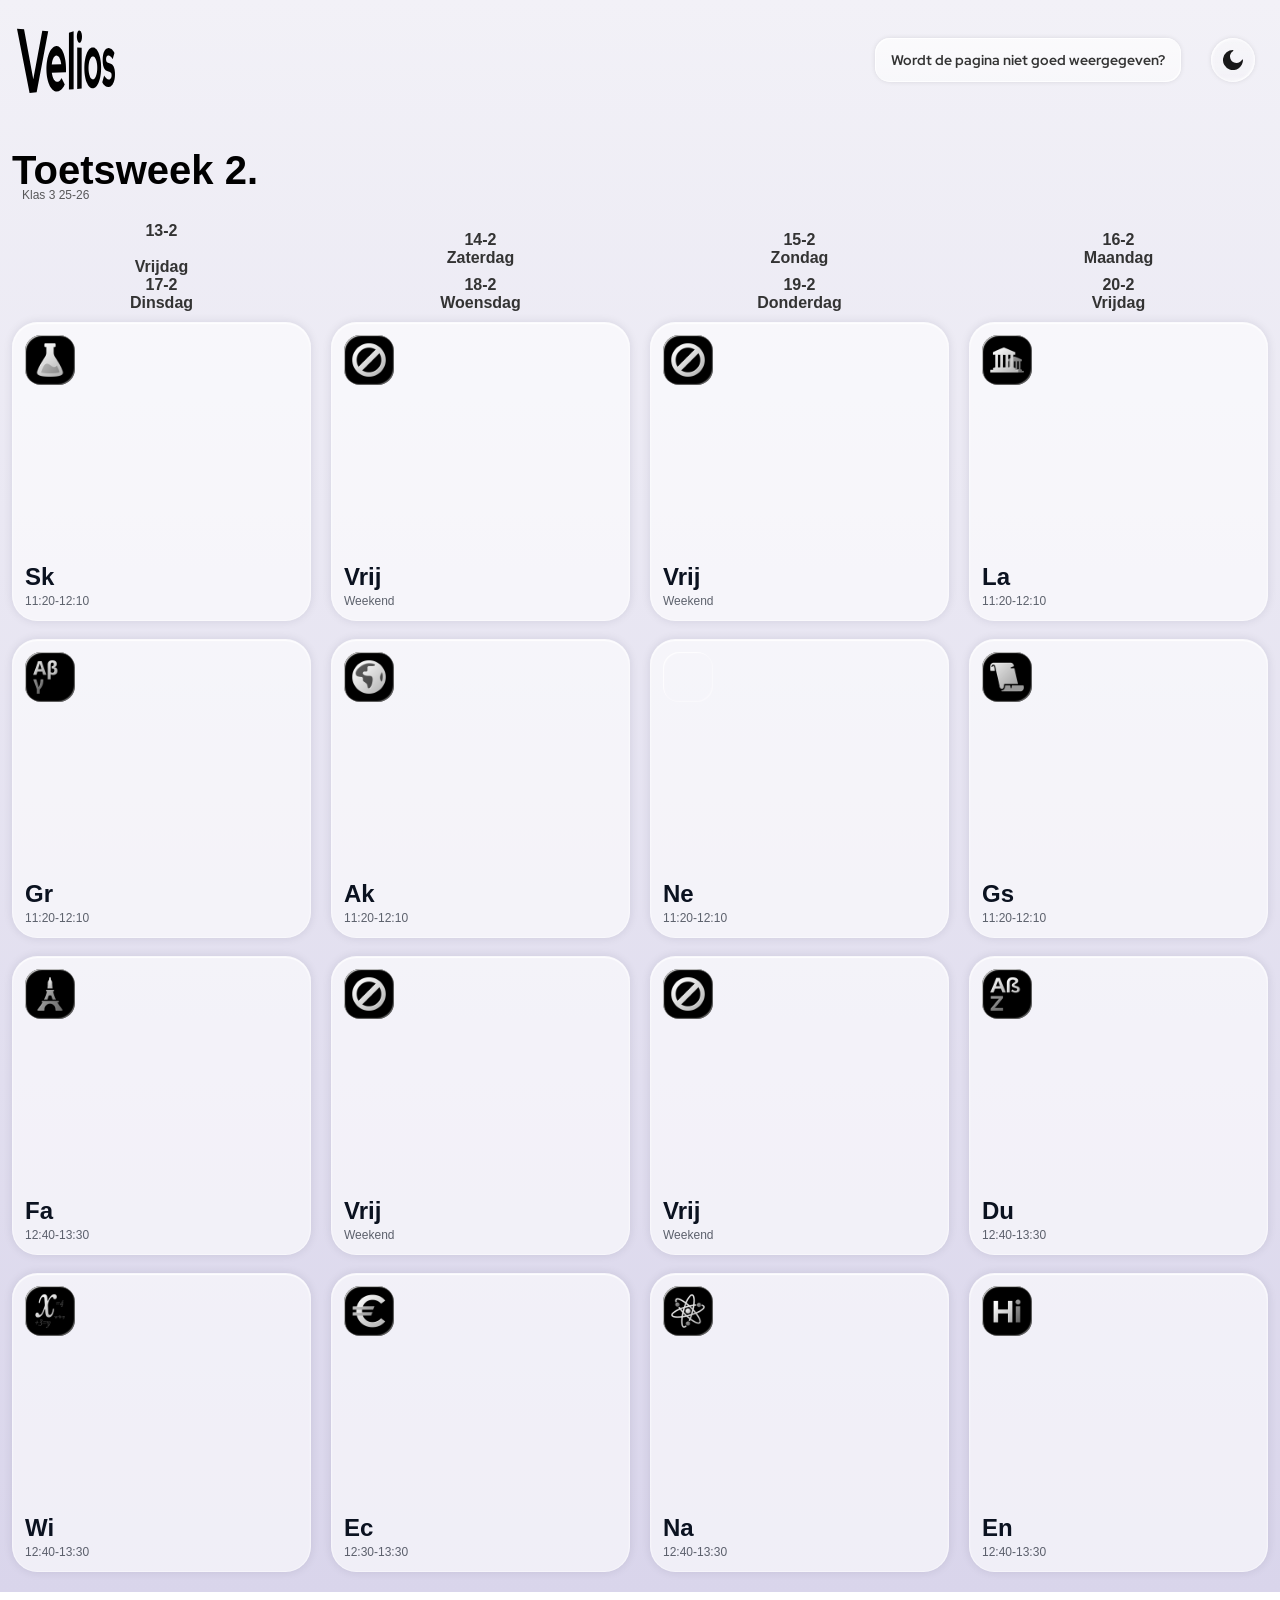
==== commit d9ec5af0: "2" ====
--- a/index.html
+++ b/index.html
@@ -568,4 +568,4 @@
 })();
 </script>
 </body>
-</html>
+</html>
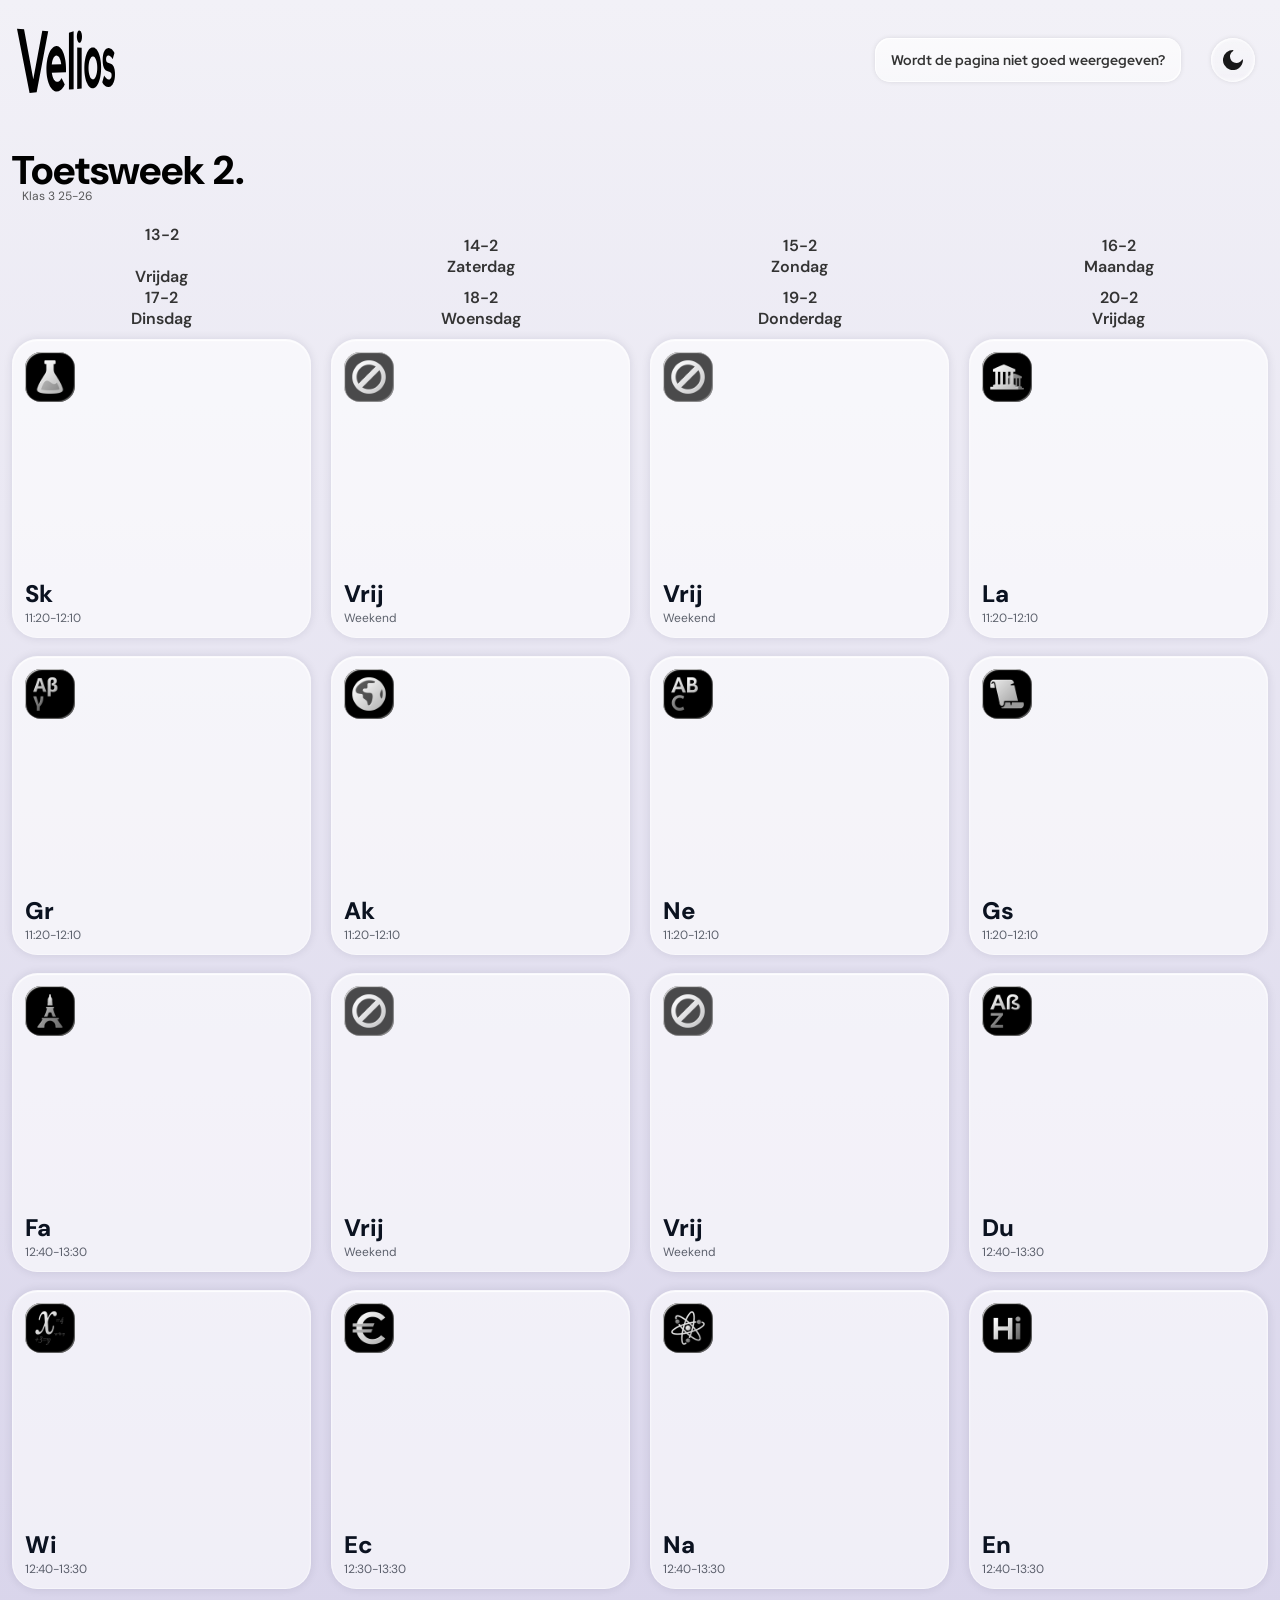
==== commit 93a456f0: "Donkere modus" ====
--- a/index.html
+++ b/index.html
@@ -16,7 +16,7 @@
       display: none;
       align-items: center;
       justify-content: center;
-      background: #1d1d1d; /*zelfde kleur als dark.css body*/
+      background: linear-gradient(180deg,rgb(10, 10, 10) 0%, rgb(10, 8, 18) 100%);
       color: #fff;
       font-family: 'Red Hat Display', sans-serif;
       font-size: 22px;
@@ -68,112 +68,112 @@
   <div class="grid">
     <!-- vervang lege items door items met unieke afbeelding (seed) en metadata -->
     <div class="grid-item" data-overlay="overlay-1" data-clickable="true">
-      <div class="item-img" style="background: url(Assets/Icons/scheikunde.png) center/cover no-repeat" alt="Scheikunde"></div>
+      <div class="item-img" data-gridicon="scheikunde" alt="Scheikunde"></div>
       <div class="item-meta">
         <div class="item-title">Sk</div>
         <div class="item-subtitle">11:20-12:10</div>
       </div>
     </div>
     <div class="grid-item" data-clickable="false">
-      <div class="item-img" style="background: url(Assets/Icons/vrij.png) center/cover no-repeat" alt="vrij"></div>
+      <div class="item-img" data-gridicon="vrij" alt="vrij"></div>
       <div class="item-meta">
         <div class="item-title">Vrij</div>
         <div class="item-subtitle">Weekend</div>
       </div>
     </div>
     <div class="grid-item" data-clickable="false">
-      <div class="item-img" style="background: url(Assets/Icons/vrij.png) center/cover no-repeat" alt="vrij"></div>
+      <div class="item-img" data-gridicon="vrij" alt="vrij"></div>
       <div class="item-meta">
         <div class="item-title">Vrij</div>
         <div class="item-subtitle">Weekend</div>
       </div>
     </div>
     <div class="grid-item" data-overlay="overlay-2" data-clickable="true">
-      <div class="item-img" style="background: url(Assets/Icons/latijn.png) center/cover no-repeat" alt="Latijn"></div>
+      <div class="item-img" data-gridicon="latijn" alt="Latijn"></div>
       <div class="item-meta">
         <div class="item-title">La</div>
         <div class="item-subtitle">11:20-12:10</div>
       </div>
     </div>
     <div class="grid-item" data-overlay="overlay-3" data-clickable="true">
-      <div class="item-img" style="background: url(Assets/Icons/grieks.png) center/cover no-repeat" alt="Grieks"></div>
+      <div class="item-img" data-gridicon="grieks" alt="Grieks"></div>
       <div class="item-meta">
         <div class="item-title">Gr</div>
         <div class="item-subtitle">11:20-12:10</div>
       </div>
     </div>
     <div class="grid-item" data-overlay="overlay-4" data-clickable="true">
-      <div class="item-img" style="background: url(Assets/Icons/aardrijkskunde.png) center/cover no-repeat" alt="Aardrijkskunde"></div>
+      <div class="item-img" data-gridicon="aardrijkskunde" alt="Aardrijkskunde"></div>
       <div class="item-meta">
         <div class="item-title">Ak</div>
         <div class="item-subtitle">11:20-12:10</div>
       </div>
     </div>
     <div class="grid-item" data-overlay="overlay-5" data-clickable="true">
-      <div class="item-img" style="background: url(Assets/Icons/Nederlands.png) center/cover no-repeat" alt="Nederlands"></div>
+      <div class="item-img" data-gridicon="nederlands" alt="Nederlands"></div>
       <div class="item-meta">
         <div class="item-title">Ne</div>
         <div class="item-subtitle">11:20-12:10</div>
       </div>
     </div>
     <div class="grid-item" data-overlay="overlay-6" data-clickable="true">
-      <div class="item-img" style="background: url(Assets/Icons/geschiedenis.png) center/cover no-repeat" alt="Geschiedenis"></div>
+      <div class="item-img" data-gridicon="geschiedenis" alt="Geschiedenis"></div>
       <div class="item-meta">
         <div class="item-title">Gs</div>
         <div class="item-subtitle">11:20-12:10</div>
       </div>
     </div>
     <div class="grid-item" data-overlay="overlay-7" data-clickable="true">
-      <div class="item-img" style="background: url(Assets/Icons/frans.png) center/cover no-repeat" alt="Frans"></div>
+      <div class="item-img" data-gridicon="frans" alt="Frans"></div>
       <div class="item-meta">
         <div class="item-title">Fa</div>
         <div class="item-subtitle">12:40-13:30</div>
       </div>
     </div>
     <div class="grid-item" data-clickable="false">
-      <div class="item-img" style="background: url(Assets/Icons/vrij.png) center/cover no-repeat" alt="Vrij"></div>
+      <div class="item-img" data-gridicon="vrij" alt="Vrij"></div>
       <div class="item-meta">
         <div class="item-title">Vrij</div>
         <div class="item-subtitle">Weekend</div>
       </div>
     </div>
     <div class="grid-item" data-clickable="false">
-      <div class="item-img" style="background: url(Assets/Icons/vrij.png) center/cover no-repeat" alt="Vrij"></div>
+      <div class="item-img" data-gridicon="vrij" alt="Vrij"></div>
       <div class="item-meta">
         <div class="item-title">Vrij</div>
         <div class="item-subtitle">Weekend</div>
       </div>
     </div>
     <div class="grid-item" data-overlay="overlay-8" data-clickable="true">
-      <div class="item-img" style="background: url(Assets/Icons/duits.png) center/cover no-repeat" alt="Duits"></div>
+      <div class="item-img" data-gridicon="duits" alt="Duits"></div>
       <div class="item-meta">
         <div class="item-title">Du</div>
         <div class="item-subtitle">12:40-13:30</div>
       </div>
     </div>
     <div class="grid-item" data-overlay="overlay-9" data-clickable="true">
-      <div class="item-img" style="background: url(Assets/Icons/wiskunde.png) center/cover no-repeat" alt="Wiskunde"></div>
+      <div class="item-img" data-gridicon="wiskunde" alt="Wiskunde"></div>
       <div class="item-meta">
         <div class="item-title">Wi</div>
         <div class="item-subtitle">12:40-13:30</div>
       </div>
     </div>
     <div class="grid-item" data-overlay="overlay-10" data-clickable="true">
-      <div class="item-img" style="background: url(Assets/Icons/economie.png) center/cover no-repeat" alt="Economie"></div>
+      <div class="item-img" data-gridicon="economie" alt="Economie"></div>
       <div class="item-meta">
         <div class="item-title">Ec</div>
         <div class="item-subtitle">12:30-13:30</div>
       </div>
     </div>
     <div class="grid-item" data-overlay="overlay-11" data-clickable="true">
-      <div class="item-img" style="background: url(Assets/Icons/natuurkunde.png) center/cover no-repeat" alt="Natuurkunde"></div>
+      <div class="item-img" data-gridicon="natuurkunde" alt="Natuurkunde"></div>
       <div class="item-meta">
         <div class="item-title">Na</div>
         <div class="item-subtitle">12:40-13:30</div>
       </div>
     </div>
     <div class="grid-item" data-overlay="overlay-12" data-clickable="true">
-      <div class="item-img" style="background: url(Assets/Icons/engels.png) center/cover no-repeat" alt="Engels"></div>
+      <div class="item-img" data-gridicon="engels" alt="Engels"></div>
       <div class="item-meta">
         <div class="item-title">En</div>
         <div class="item-subtitle">12:40-13:30</div>
@@ -185,12 +185,12 @@
       <div class="overlay-content">
         <div class="overlay-header">
          <div>
-            <button class="overlay-close"><img src="Assets/Icons/ESC.png" style="height: 24px;"> Sluiten</button>
-            <div class="overlay-title"><img src="Assets/Icons/text/scheikunde.png" style="height: clamp(32px, 64px, 82px);">Scheikunde</div>
-            <div class="overlay-body"> 
-              <a href="https://drive.google.com/drive/folders/1DQheY3stIlYG0jMpNIV9teiAzZvrmw6P?usp=drive_link" target="_blank" rel="noopener noreferrer"><button class="overlay-btn-quizlet"><img src="Assets/Icons/overlay/Quizlet.png" style="height: 40px;">Quizlet</button></a>
-              <a href="https://drive.google.com/drive/folders/1DQheY3stIlYG0jMpNIV9teiAzZvrmw6P?usp=drive_link" target="_blank" rel="noopener noreferrer"><button class="overlay-btn"><img src="Assets/Icons/overlay/Magister.png" style="height: 40px;">Magister</button></a>
-              <a href="https://google.com" target="_blank" rel="noopener noreferrer"><button class="overlay-btn"><img src="Assets/Icons/overlay/bestanden.png" style="height: 40px;">Bestanden</button></a>
+            <button class="overlay-close"><div class="esc-btn"></div> Sluiten</button>
+            <div class="overlay-title"><div class="titel-img" data-ticon="scheikunde"></div>Scheikunde</div>
+            <div class="overlay-body"> 
+              <a href="https://drive.google.com/drive/folders/1DQheY3stIlYG0jMpNIV9teiAzZvrmw6P?usp=drive_link" target="_blank" rel="noopener noreferrer"><button class="overlay-btn-quizlet"><div class="quizlet-img"></div>Quizlet</button></a>
+              <a href="https://drive.google.com/drive/folders/1DQheY3stIlYG0jMpNIV9teiAzZvrmw6P?usp=drive_link" target="_blank" rel="noopener noreferrer"><button class="overlay-btn"><div class="magister-img"></div>Magister</button></a>
+              <a href="https://google.com" target="_blank" rel="noopener noreferrer"><button class="overlay-btn"><div class="bestanden-img"></div>Bestanden</button></a>
             </div>
             <div class="overlay-subtitle"><b>Vokabeln:</b> S43 (D-NL), S39, S41, S45 (D-NL, NL-D)<br><br><b>Grammatik:</b> 1A-1K (behalve o.v.t. regelmatige ww'en), 2A-2J (van p.vnw. alleen eerste naamval)<br><br><b>Lesen:</b> Texte Niveau B1</div>
          </div>
@@ -204,11 +204,11 @@
       <div class="overlay-content">
         <div class="overlay-header">
          <div>
-            <button class="overlay-close"><img src="Assets/Icons/ESC.png" style="height: 24px;"> Sluiten</button>
-            <div class="overlay-title"><img src="Assets/Icons/text/latijn.png" style="height: clamp(32px, 64px, 82px);">Latijn</div>
-            <div class="overlay-body"> 
-              <a href="https://drive.google.com/drive/folders/1DQheY3stIlYG0jMpNIV9teiAzZvrmw6P?usp=drive_link" target="_blank" rel="noopener noreferrer"><button class="overlay-btn"><img src="Assets/Icons/overlay/Magister.png" style="height: 40px;">Magister</button></a>
-              <a href="https://google.com" target="_blank" rel="noopener noreferrer"><button class="overlay-btn"><img src="Assets/Icons/overlay/bestanden.png" style="height: 40px;">Bestanden</button></a>
+            <button class="overlay-close"><div class="esc-btn"></div> Sluiten</button>
+            <div class="overlay-title"><div class="titel-img" data-ticon="latijn"></div>Latijn</div>
+            <div class="overlay-body"> 
+              <a href="https://drive.google.com/drive/folders/1DQheY3stIlYG0jMpNIV9teiAzZvrmw6P?usp=drive_link" target="_blank" rel="noopener noreferrer"><button class="overlay-btn"><div class="magister-img"></div>Magister</button></a>
+              <a href="https://google.com" target="_blank" rel="noopener noreferrer"><button class="overlay-btn"><div class="bestanden-img"></div>Bestanden</button></a>
             </div>
             <div class="overlay-subtitle"><b>Vokabeln:</b> S43 (D-NL), S39, S41, S45 (D-NL, NL-D)<br><br><b>Grammatik:</b> 1A-1K (behalve o.v.t. regelmatige ww'en), 2A-2J (van p.vnw. alleen eerste naamval)<br><br><b>Lesen:</b> Texte Niveau B1</div>
          </div>
@@ -222,11 +222,11 @@
       <div class="overlay-content">
         <div class="overlay-header">
          <div>
-            <button class="overlay-close"><img src="Assets/Icons/ESC.png" style="height: 24px;"> Sluiten</button>
-            <div class="overlay-title"><img src="Assets/Icons/text/grieks.png" style="height: clamp(32px, 64px, 82px);">Grieks</div>
-            <div class="overlay-body"> 
-              <a href="https://drive.google.com/drive/folders/1DQheY3stIlYG0jMpNIV9teiAzZvrmw6P?usp=drive_link" target="_blank" rel="noopener noreferrer"><button class="overlay-btn"><img src="Assets/Icons/overlay/Magister.png" style="height: 40px;">Magister</button></a>
-              <a href="https://google.com" target="_blank" rel="noopener noreferrer"><button class="overlay-btn"><img src="Assets/Icons/overlay/bestanden.png" style="height: 40px;">Bestanden</button></a>
+            <button class="overlay-close"><div class="esc-btn"></div> Sluiten</button>
+            <div class="overlay-title"><div class="titel-img" data-ticon="grieks"></div>Grieks</div>
+            <div class="overlay-body"> 
+              <a href="https://drive.google.com/drive/folders/1DQheY3stIlYG0jMpNIV9teiAzZvrmw6P?usp=drive_link" target="_blank" rel="noopener noreferrer"><button class="overlay-btn"><div class="magister-img"></div>Magister</button></a>
+              <a href="https://google.com" target="_blank" rel="noopener noreferrer"><button class="overlay-btn"><div class="bestanden-img"></div>Bestanden</button></a>
             </div>
             <div class="overlay-subtitle"><b>Vokabeln:</b> S43 (D-NL), S39, S41, S45 (D-NL, NL-D)<br><br><b>Grammatik:</b> 1A-1K (behalve o.v.t. regelmatige ww'en), 2A-2J (van p.vnw. alleen eerste naamval)<br><br><b>Lesen:</b> Texte Niveau B1</div>
          </div>
@@ -240,12 +240,12 @@
       <div class="overlay-content">
         <div class="overlay-header">
          <div>
-            <button class="overlay-close"><img src="Assets/Icons/ESC.png" style="height: 24px;"> Sluiten</button>
-            <div class="overlay-title"><img src="Assets/Icons/text/aardrijkskunde.png" style="height: clamp(32px, 64px, 82px);">Aardrijkskunde</div>
-            <div class="overlay-body"> 
-              <a href="https://drive.google.com/drive/folders/1DQheY3stIlYG0jMpNIV9teiAzZvrmw6P?usp=drive_link" target="_blank" rel="noopener noreferrer"><button class="overlay-btn-quizlet"><img src="Assets/Icons/overlay/Quizlet.png" style="height: 40px;">Quizlet</button></a>
-              <a href="https://drive.google.com/drive/folders/1DQheY3stIlYG0jMpNIV9teiAzZvrmw6P?usp=drive_link" target="_blank" rel="noopener noreferrer"><button class="overlay-btn"><img src="Assets/Icons/overlay/Magister.png" style="height: 40px;">Magister</button></a>
-              <a href="https://google.com" target="_blank" rel="noopener noreferrer"><button class="overlay-btn"><img src="Assets/Icons/overlay/bestanden.png" style="height: 40px;">Bestanden</button></a>
+            <button class="overlay-close"><div class="esc-btn"></div> Sluiten</button>
+            <div class="overlay-title"><div class="titel-img" data-ticon="aardrijkskunde"></div>Aardrijkskunde</div>
+            <div class="overlay-body"> 
+              <a href="https://drive.google.com/drive/folders/1DQheY3stIlYG0jMpNIV9teiAzZvrmw6P?usp=drive_link" target="_blank" rel="noopener noreferrer"><button class="overlay-btn-quizlet"><div class="quizlet-img"></div>Quizlet</button></a>
+              <a href="https://drive.google.com/drive/folders/1DQheY3stIlYG0jMpNIV9teiAzZvrmw6P?usp=drive_link" target="_blank" rel="noopener noreferrer"><button class="overlay-btn"><div class="magister-img"></div>Magister</button></a>
+              <a href="https://google.com" target="_blank" rel="noopener noreferrer"><button class="overlay-btn"><div class="bestanden-img"></div>Bestanden</button></a>
             </div>
             <div class="overlay-subtitle"><b>Vokabeln:</b> S43 (D-NL), S39, S41, S45 (D-NL, NL-D)<br><br><b>Grammatik:</b> 1A-1K (behalve o.v.t. regelmatige ww'en), 2A-2J (van p.vnw. alleen eerste naamval)<br><br><b>Lesen:</b> Texte Niveau B1</div>
          </div>
@@ -259,11 +259,11 @@
       <div class="overlay-content">
         <div class="overlay-header">
          <div>
-            <button class="overlay-close"><img src="Assets/Icons/ESC.png" style="height: 24px;"> Sluiten</button>
-            <div class="overlay-title"><img src="Assets/Icons/text/nederlands.png" style="height: clamp(32px, 64px, 82px);">Nederlands</div>
-            <div class="overlay-body"> 
-              <a href="https://drive.google.com/drive/folders/1DQheY3stIlYG0jMpNIV9teiAzZvrmw6P?usp=drive_link" target="_blank" rel="noopener noreferrer"><button class="overlay-btn"><img src="Assets/Icons/overlay/Magister.png" style="height: 40px;">Magister</button></a>
-              <a href="https://google.com" target="_blank" rel="noopener noreferrer"><button class="overlay-btn"><img src="Assets/Icons/overlay/bestanden.png" style="height: 40px;">Bestanden</button></a>
+            <button class="overlay-close"><div class="esc-btn"></div> Sluiten</button>
+            <div class="overlay-title"><div class="titel-img" data-ticon="nederlands"></div>Nederlands</div>
+            <div class="overlay-body"> 
+              <a href="https://drive.google.com/drive/folders/1DQheY3stIlYG0jMpNIV9teiAzZvrmw6P?usp=drive_link" target="_blank" rel="noopener noreferrer"><button class="overlay-btn"><div class="magister-img"></div>Magister</button></a>
+              <a href="https://google.com" target="_blank" rel="noopener noreferrer"><button class="overlay-btn"><div class="bestanden-img"></div>Bestanden</button></a>
             </div>
             <div class="overlay-subtitle"><b>Vokabeln:</b> S43 (D-NL), S39, S41, S45 (D-NL, NL-D)<br><br><b>Grammatik:</b> 1A-1K (behalve o.v.t. regelmatige ww'en), 2A-2J (van p.vnw. alleen eerste naamval)<br><br><b>Lesen:</b> Texte Niveau B1</div>
          </div>
@@ -277,12 +277,12 @@
       <div class="overlay-content">
         <div class="overlay-header">
          <div>
-            <button class="overlay-close"><img src="Assets/Icons/ESC.png" style="height: 24px;"> Sluiten</button>
-            <div class="overlay-title"><img src="Assets/Icons/text/geschiedenis.png" style="height: clamp(32px, 64px, 82px);">Geschiedenis</div>
-            <div class="overlay-body"> 
-              <a href="https://drive.google.com/drive/folders/1DQheY3stIlYG0jMpNIV9teiAzZvrmw6P?usp=drive_link" target="_blank" rel="noopener noreferrer"><button class="overlay-btn-quizlet"><img src="Assets/Icons/overlay/Quizlet.png" style="height: 40px;">Quizlet</button></a>
-              <a href="https://drive.google.com/drive/folders/1DQheY3stIlYG0jMpNIV9teiAzZvrmw6P?usp=drive_link" target="_blank" rel="noopener noreferrer"><button class="overlay-btn"><img src="Assets/Icons/overlay/Magister.png" style="height: 40px;">Magister</button></a>
-              <a href="https://google.com" target="_blank" rel="noopener noreferrer"><button class="overlay-btn"><img src="Assets/Icons/overlay/bestanden.png" style="height: 40px;">Bestanden</button></a>
+            <button class="overlay-close"><div class="esc-btn"></div> Sluiten</button>
+            <div class="overlay-title"><div class="titel-img" data-ticon="geschiedenis"></div>Geschiedenis</div>
+            <div class="overlay-body"> 
+              <a href="https://drive.google.com/drive/folders/1DQheY3stIlYG0jMpNIV9teiAzZvrmw6P?usp=drive_link" target="_blank" rel="noopener noreferrer"><button class="overlay-btn-quizlet"><div class="quizlet-img"></div>Quizlet</button></a>
+              <a href="https://drive.google.com/drive/folders/1DQheY3stIlYG0jMpNIV9teiAzZvrmw6P?usp=drive_link" target="_blank" rel="noopener noreferrer"><button class="overlay-btn"><div class="magister-img"></div>Magister</button></a>
+              <a href="https://google.com" target="_blank" rel="noopener noreferrer"><button class="overlay-btn"><div class="bestanden-img"></div>Bestanden</button></a>
             </div>
             <div class="overlay-subtitle"><b>Vokabeln:</b> S43 (D-NL), S39, S41, S45 (D-NL, NL-D)<br><br><b>Grammatik:</b> 1A-1K (behalve o.v.t. regelmatige ww'en), 2A-2J (van p.vnw. alleen eerste naamval)<br><br><b>Lesen:</b> Texte Niveau B1</div>
          </div>
@@ -296,11 +296,11 @@
       <div class="overlay-content">
         <div class="overlay-header">
          <div>
-            <button class="overlay-close"><img src="Assets/Icons/ESC.png" style="height: 24px;"> Sluiten</button>
-            <div class="overlay-title"><img src="Assets/Icons/text/frans.png" style="height: clamp(32px, 64px, 82px);">Frans</div>
-            <div class="overlay-body"> 
-              <a href="https://drive.google.com/drive/folders/1DQheY3stIlYG0jMpNIV9teiAzZvrmw6P?usp=drive_link" target="_blank" rel="noopener noreferrer"><button class="overlay-btn"><img src="Assets/Icons/overlay/Magister.png" style="height: 40px;">Magister</button></a>
-              <a href="https://google.com" target="_blank" rel="noopener noreferrer"><button class="overlay-btn"><img src="Assets/Icons/overlay/bestanden.png" style="height: 40px;">Bestanden</button></a>
+            <button class="overlay-close"><div class="esc-btn"></div> Sluiten</button>
+            <div class="overlay-title"><div class="titel-img" data-ticon="frans"></div>Frans</div>
+            <div class="overlay-body"> 
+              <a href="https://drive.google.com/drive/folders/1DQheY3stIlYG0jMpNIV9teiAzZvrmw6P?usp=drive_link" target="_blank" rel="noopener noreferrer"><button class="overlay-btn"><div class="magister-img"></div>Magister</button></a>
+              <a href="https://google.com" target="_blank" rel="noopener noreferrer"><button class="overlay-btn"><div class="bestanden-img"></div>Bestanden</button></a>
             </div>
             <div class="overlay-subtitle"><b>Vokabeln:</b> S43 (D-NL), S39, S41, S45 (D-NL, NL-D)<br><br><b>Grammatik:</b> 1A-1K (behalve o.v.t. regelmatige ww'en), 2A-2J (van p.vnw. alleen eerste naamval)<br><br><b>Lesen:</b> Texte Niveau B1</div>
          </div>
@@ -314,12 +314,12 @@
       <div class="overlay-content">
         <div class="overlay-header">
          <div>
-            <button class="overlay-close"><img src="Assets/Icons/ESC.png" style="height: 24px;"> Sluiten</button>
-            <div class="overlay-title"><img src="Assets/Icons/text/duits.png" style="height: clamp(32px, 64px, 82px);">Duits</div>
-            <div class="overlay-body"> 
-              <a href="https://drive.google.com/drive/folders/1DQheY3stIlYG0jMpNIV9teiAzZvrmw6P?usp=drive_link" target="_blank" rel="noopener noreferrer"><button class="overlay-btn-quizlet"><img src="Assets/Icons/overlay/Quizlet.png" style="height: 40px;">Quizlet</button></a>
-              <a href="https://drive.google.com/drive/folders/1DQheY3stIlYG0jMpNIV9teiAzZvrmw6P?usp=drive_link" target="_blank" rel="noopener noreferrer"><button class="overlay-btn"><img src="Assets/Icons/overlay/Magister.png" style="height: 40px;">Magister</button></a>
-              <a href="https://google.com" target="_blank" rel="noopener noreferrer"><button class="overlay-btn"><img src="Assets/Icons/overlay/bestanden.png" style="height: 40px;">Bestanden</button></a>
+            <button class="overlay-close"><div class="esc-btn"></div> Sluiten</button>
+            <div class="overlay-title"><div class="titel-img" data-ticon="duits"></div>Duits</div>
+            <div class="overlay-body"> 
+              <a href="https://drive.google.com/drive/folders/1DQheY3stIlYG0jMpNIV9teiAzZvrmw6P?usp=drive_link" target="_blank" rel="noopener noreferrer"><button class="overlay-btn-quizlet"><div class="quizlet-img"></div>Quizlet</button></a>
+              <a href="https://drive.google.com/drive/folders/1DQheY3stIlYG0jMpNIV9teiAzZvrmw6P?usp=drive_link" target="_blank" rel="noopener noreferrer"><button class="overlay-btn"><div class="magister-img"></div>Magister</button></a>
+              <a href="https://google.com" target="_blank" rel="noopener noreferrer"><button class="overlay-btn"><div class="bestanden-img"></div>Bestanden</button></a>
             </div>
             <div class="overlay-subtitle"><b>Vokabeln:</b> S43 (D-NL), S39, S41, S45 (D-NL, NL-D)<br><br><b>Grammatik:</b> 1A-1K (behalve o.v.t. regelmatige ww'en), 2A-2J (van p.vnw. alleen eerste naamval)<br><br><b>Lesen:</b> Texte Niveau B1</div>
          </div>
@@ -333,11 +333,12 @@
       <div class="overlay-content">
         <div class="overlay-header">
          <div>
-            <button class="overlay-close"><img src="Assets/Icons/ESC.png" style="height: 24px;"> Sluiten</button>
-            <div class="overlay-title"><img src="Assets/Icons/text/wiskunde.png" style="height: clamp(32px, 64px, 82px);">Wiskunde</div>
-            <div class="overlay-body"> 
-              <a href="https://drive.google.com/drive/folders/1DQheY3stIlYG0jMpNIV9teiAzZvrmw6P?usp=drive_link" target="_blank" rel="noopener noreferrer"><button class="overlay-btn"><img src="Assets/Icons/overlay/Magister.png" style="height: 40px;">Magister</button></a>
-              <a href="https://google.com" target="_blank" rel="noopener noreferrer"><button class="overlay-btn"><img src="Assets/Icons/overlay/bestanden.png" style="height: 40px;">Bestanden</button></a>
+            <button class="overlay-close"><div class="esc-btn"></div> Sluiten</button>
+            <div class="overlay-title"><div class="titel-img" data-ticon="wiskunde"></div>Wiskunde</div>
+            <div class="overlay-body"> 
+              <a href="https://drive.google.com/drive/folders/1DQheY3stIlYG0jMpNIV9teiAzZvrmw6P?usp=drive_link" target="_blank" rel="noopener noreferrer"><button class="overlay-btn-quizlet"><div class="quizlet-img"></div>Quizlet</button></a>
+              <a href="https://drive.google.com/drive/folders/1DQheY3stIlYG0jMpNIV9teiAzZvrmw6P?usp=drive_link" target="_blank" rel="noopener noreferrer"><button class="overlay-btn"><div class="magister-img"></div>Magister</button></a>
+              <a href="https://google.com" target="_blank" rel="noopener noreferrer"><button class="overlay-btn"><div class="bestanden-img"></div>Bestanden</button></a>
             </div>
             <div class="overlay-subtitle"><b>Vokabeln:</b> S43 (D-NL), S39, S41, S45 (D-NL, NL-D)<br><br><b>Grammatik:</b> 1A-1K (behalve o.v.t. regelmatige ww'en), 2A-2J (van p.vnw. alleen eerste naamval)<br><br><b>Lesen:</b> Texte Niveau B1</div>
          </div>
@@ -351,12 +352,12 @@
       <div class="overlay-content">
         <div class="overlay-header">
          <div>
-            <button class="overlay-close"><img src="Assets/Icons/ESC.png" style="height: 24px;"> Sluiten</button>
-            <div class="overlay-title"><img src="Assets/Icons/text/economie.png" style="height: clamp(32px, 64px, 82px);">Economie</div>
-            <div class="overlay-body"> 
-              <a href="https://drive.google.com/drive/folders/1DQheY3stIlYG0jMpNIV9teiAzZvrmw6P?usp=drive_link" target="_blank" rel="noopener noreferrer"><button class="overlay-btn-quizlet"><img src="Assets/Icons/overlay/Quizlet.png" style="height: 40px;">Quizlet</button></a>
-              <a href="https://drive.google.com/drive/folders/1DQheY3stIlYG0jMpNIV9teiAzZvrmw6P?usp=drive_link" target="_blank" rel="noopener noreferrer"><button class="overlay-btn"><img src="Assets/Icons/overlay/Magister.png" style="height: 40px;">Magister</button></a>
-              <a href="https://google.com" target="_blank" rel="noopener noreferrer"><button class="overlay-btn"><img src="Assets/Icons/overlay/bestanden.png" style="height: 40px;">Bestanden</button></a>
+            <button class="overlay-close"><div class="esc-btn"></div> Sluiten</button>
+            <div class="overlay-title"><div class="titel-img" data-ticon="economie"></div>Economie</div>
+            <div class="overlay-body"> 
+              <a href="https://drive.google.com/drive/folders/1DQheY3stIlYG0jMpNIV9teiAzZvrmw6P?usp=drive_link" target="_blank" rel="noopener noreferrer"><button class="overlay-btn-quizlet"><div class="quizlet-img"></div>Quizlet</button></a>
+              <a href="https://drive.google.com/drive/folders/1DQheY3stIlYG0jMpNIV9teiAzZvrmw6P?usp=drive_link" target="_blank" rel="noopener noreferrer"><button class="overlay-btn"><div class="magister-img"></div>Magister</button></a>
+              <a href="https://google.com" target="_blank" rel="noopener noreferrer"><button class="overlay-btn"><div class="bestanden-img"></div>Bestanden</button></a>
             </div>
             <div class="overlay-subtitle"><b>Vokabeln:</b> S43 (D-NL), S39, S41, S45 (D-NL, NL-D)<br><br><b>Grammatik:</b> 1A-1K (behalve o.v.t. regelmatige ww'en), 2A-2J (van p.vnw. alleen eerste naamval)<br><br><b>Lesen:</b> Texte Niveau B1</div>
          </div>
@@ -370,12 +371,12 @@
       <div class="overlay-content">
         <div class="overlay-header">
          <div>
-            <button class="overlay-close"><img src="Assets/Icons/ESC.png" style="height: 24px;"> Sluiten</button>
-            <div class="overlay-title"><img src="Assets/Icons/text/natuurkunde.png" style="height: clamp(32px, 64px, 82px);">Natuurkunde</div>
-            <div class="overlay-body"> 
-              <a href="https://drive.google.com/drive/folders/1DQheY3stIlYG0jMpNIV9teiAzZvrmw6P?usp=drive_link" target="_blank" rel="noopener noreferrer"><button class="overlay-btn-quizlet"><img src="Assets/Icons/overlay/Quizlet.png" style="height: 40px;">Quizlet</button></a>
-              <a href="https://drive.google.com/drive/folders/1DQheY3stIlYG0jMpNIV9teiAzZvrmw6P?usp=drive_link" target="_blank" rel="noopener noreferrer"><button class="overlay-btn"><img src="Assets/Icons/overlay/Magister.png" style="height: 40px;">Magister</button></a>
-              <a href="https://google.com" target="_blank" rel="noopener noreferrer"><button class="overlay-btn"><img src="Assets/Icons/overlay/bestanden.png" style="height: 40px;">Bestanden</button></a>
+            <button class="overlay-close"><div class="esc-btn"></div> Sluiten</button>
+            <div class="overlay-title"><div class="titel-img" data-ticon="natuurkunde"></div>Natuurkunde</div>
+            <div class="overlay-body"> 
+              <a href="https://drive.google.com/drive/folders/1DQheY3stIlYG0jMpNIV9teiAzZvrmw6P?usp=drive_link" target="_blank" rel="noopener noreferrer"><button class="overlay-btn-quizlet"><div class="quizlet-img"></div>Quizlet</button></a>
+              <a href="https://drive.google.com/drive/folders/1DQheY3stIlYG0jMpNIV9teiAzZvrmw6P?usp=drive_link" target="_blank" rel="noopener noreferrer"><button class="overlay-btn"><div class="magister-img"></div>Magister</button></a>
+              <a href="https://google.com" target="_blank" rel="noopener noreferrer"><button class="overlay-btn"><div class="bestanden-img"></div>Bestanden</button></a>
             </div>
             <div class="overlay-subtitle"><b>Vokabeln:</b> S43 (D-NL), S39, S41, S45 (D-NL, NL-D)<br><br><b>Grammatik:</b> 1A-1K (behalve o.v.t. regelmatige ww'en), 2A-2J (van p.vnw. alleen eerste naamval)<br><br><b>Lesen:</b> Texte Niveau B1</div>
          </div>
@@ -389,11 +390,12 @@
       <div class="overlay-content">
         <div class="overlay-header">
          <div>
-            <button class="overlay-close"><img src="Assets/Icons/ESC.png" style="height: 24px;"> Sluiten</button>
-            <div class="overlay-title"><img src="Assets/Icons/text/engels.png" style="height: clamp(16px, 32px, 41px);">Engels</div>
-            <div class="overlay-body"> 
-              <a href="https://drive.google.com/drive/folders/1DQheY3stIlYG0jMpNIV9teiAzZvrmw6P?usp=drive_link" target="_blank" rel="noopener noreferrer"><button class="overlay-btn"><img src="Assets/Icons/overlay/Magister.png" style="height: 40px;">Magister</button></a>
-              <a href="https://google.com" target="_blank" rel="noopener noreferrer"><button class="overlay-btn"><img src="Assets/Icons/overlay/bestanden.png" style="height: 40px;">Bestanden</button></a>
+            <button class="overlay-close"><div class="esc-btn"></div> Sluiten</button>
+            <div class="overlay-title"><div class="titel-img" data-ticon="engels"></div>Engels</div>
+            <div class="overlay-body"> 
+              <a href="https://drive.google.com/drive/folders/1DQheY3stIlYG0jMpNIV9teiAzZvrmw6P?usp=drive_link" target="_blank" rel="noopener noreferrer"><button class="overlay-btn-quizlet"><div class="quizlet-img"></div>Quizlet</button></a>
+              <a href="https://drive.google.com/drive/folders/1DQheY3stIlYG0jMpNIV9teiAzZvrmw6P?usp=drive_link" target="_blank" rel="noopener noreferrer"><button class="overlay-btn"><div class="magister-img"></div>Magister</button></a>
+              <a href="https://google.com" target="_blank" rel="noopener noreferrer"><button class="overlay-btn"><div class="bestanden-img"></div>Bestanden</button></a>
             </div>
             <div class="overlay-subtitle"><b>Vokabeln:</b> S43 (D-NL), S39, S41, S45 (D-NL, NL-D)<br><br><b>Grammatik:</b> 1A-1K (behalve o.v.t. regelmatige ww'en), 2A-2J (van p.vnw. alleen eerste naamval)<br><br><b>Lesen:</b> Texte Niveau B1</div>
          </div>
@@ -407,12 +409,12 @@
       <div class="overlay-content">
         <div class="overlay-header">
          <div>
-            <button class="overlay-close"><img src="Assets/Icons/ESC.png" style="height: 24px;"> Sluiten</button>
-            <div class="overlay-title"><img src="Assets/Icons/text/frans.png" style="height: clamp(32px, 64px, 82px);">Frans</div>
-            <div class="overlay-body"> 
-              <a href="https://drive.google.com/drive/folders/1DQheY3stIlYG0jMpNIV9teiAzZvrmw6P?usp=drive_link" target="_blank" rel="noopener noreferrer"><button class="overlay-btn-quizlet"><img src="Assets/Icons/overlay/Quizlet.png" style="height: 40px;">Quizlet</button></a>
-              <a href="https://drive.google.com/drive/folders/1DQheY3stIlYG0jMpNIV9teiAzZvrmw6P?usp=drive_link" target="_blank" rel="noopener noreferrer"><button class="overlay-btn"><img src="Assets/Icons/overlay/Magister.png" style="height: 40px;">Magister</button></a>
-              <a href="https://google.com" target="_blank" rel="noopener noreferrer"><button class="overlay-btn"><img src="Assets/Icons/overlay/bestanden.png" style="height: 40px;">Bestanden</button></a>
+            <button class="overlay-close"><div class="esc-btn"></div> Sluiten</button>
+            <div class="overlay-title"><div class="titel-img" data-ticon="waarschuwing"></div>Probleemoplossing</div>
+            <div class="overlay-body"> 
+              <a href="https://drive.google.com/drive/folders/1DQheY3stIlYG0jMpNIV9teiAzZvrmw6P?usp=drive_link" target="_blank" rel="noopener noreferrer"><button class="overlay-btn-quizlet"><div class="quizlet-img"></div>Quizlet</button></a>
+              <a href="https://drive.google.com/drive/folders/1DQheY3stIlYG0jMpNIV9teiAzZvrmw6P?usp=drive_link" target="_blank" rel="noopener noreferrer"><button class="overlay-btn"><div class="magister-img"></div>Magister</button></a>
+              <a href="https://google.com" target="_blank" rel="noopener noreferrer"><button class="overlay-btn"><div class="bestanden-img"></div>Bestanden</button></a>
             </div>
             <div class="overlay-subtitle"><b>Vokabeln:</b> S43 (D-NL), S39, S41, S45 (D-NL, NL-D)<br><br><b>Grammatik:</b> 1A-1K (behalve o.v.t. regelmatige ww'en), 2A-2J (van p.vnw. alleen eerste naamval)<br><br><b>Lesen:</b> Texte Niveau B1</div>
          </div>
@@ -568,4 +570,4 @@
 })();
 </script>
 </body>
-</html>+</html>
--- a/light.css
+++ b/light.css
@@ -214,7 +214,6 @@
   left: 12px;
   width: clamp(32px, 10vw, 50px);
   height: clamp(32px, 10vw, 50px);
-  object-fit: cover;
   border-radius: 16px;
   z-index: 2;
   box-shadow: 1px 1px 1px rgba(255, 255, 255, 0.8) inset, 
@@ -588,3 +587,145 @@
   text-align: center;
   width: 100%;
 }
+
+.item-img[data-gridicon="scheikunde"] {
+  background: url(Assets/Icons/scheikunde.png) center/cover no-repeat;
+}
+
+.item-img[data-gridicon="vrij"] {
+  background: url(Assets/Icons/vrij.png) center/cover no-repeat;
+  opacity: 0.7;
+}
+
+.item-img[data-gridicon="latijn"] {
+  background: url(Assets/Icons/latijn.png) center/cover no-repeat;
+}
+
+.item-img[data-gridicon="grieks"] {
+  background: url(Assets/Icons/grieks.png) center/cover no-repeat;
+}
+
+.item-img[data-gridicon="aardrijkskunde"] {
+  background: url(Assets/Icons/aardrijkskunde.png) center/cover no-repeat;
+}
+
+.item-img[data-gridicon="nederlands"] {
+  background: url(Assets/Icons/nederlands.png) center/cover no-repeat;
+}
+
+.item-img[data-gridicon="geschiedenis"] {
+  background: url(Assets/Icons/geschiedenis.png) center/cover no-repeat;
+}
+
+.item-img[data-gridicon="frans"] {
+  background: url(Assets/Icons/frans.png) center/cover no-repeat;
+}
+
+.item-img[data-gridicon="duits"] {
+  background: url(Assets/Icons/duits.png) center/cover no-repeat;
+}
+
+.item-img[data-gridicon="wiskunde"] {
+  background: url(Assets/Icons/wiskunde.png) center/cover no-repeat;
+}
+
+.item-img[data-gridicon="economie"] {
+  background: url(Assets/Icons/economie.png) center/cover no-repeat;
+}
+
+.item-img[data-gridicon="natuurkunde"] {
+  background: url(Assets/Icons/natuurkunde.png) center/cover no-repeat;
+}
+
+.item-img[data-gridicon="engels"] {
+  background: url(Assets/Icons/engels.png) center/cover no-repeat;
+}
+
+.esc-btn {
+  aspect-ratio: 1 / 1;
+  height: 24px;
+  width: 24px;
+  display: block;
+  line-height: 0;
+  background: url(Assets/Icons/ESC.png) center/cover no-repeat;
+}
+
+.titel-img {
+  display: block;
+  height: clamp(32px, 64px, 82px);
+  width: clamp(32px, 64px, 82px);
+}
+
+.quizlet-img {
+  display: block;
+  height: 40px;
+  width: 40px;
+  background: url(Assets/Icons/overlay/Quizlet.png) center/contain no-repeat;
+}
+
+.magister-img {
+  display: block;
+  height: 40px;
+  width: 40px;
+  background: url(Assets/Icons/overlay/Magister.png) center/contain no-repeat;
+}
+
+.bestanden-img {
+  display: block;
+  height: 40px;
+  width: 40px;
+  background: url(Assets/Icons/overlay/Bestanden.png) center/contain no-repeat;
+}
+
+.titel-img[data-ticon="scheikunde"] {
+  background: url(Assets/Icons/text/scheikunde.png) center/contain no-repeat;
+}
+
+.titel-img[data-ticon="latijn"] {
+  background: url(Assets/Icons/text/latijn.png) center/contain no-repeat;
+}
+
+.titel-img[data-ticon="grieks"] {
+  background: url(Assets/Icons/text/grieks.png) center/contain no-repeat;
+}
+
+.titel-img[data-ticon="aardrijkskunde"] {
+  background: url(Assets/Icons/text/aardrijkskunde.png) center/contain no-repeat;
+}
+
+.titel-img[data-ticon="nederlands"] {
+  background: url(Assets/Icons/text/nederlands.png) center/contain no-repeat;
+}
+
+.titel-img[data-ticon="geschiedenis"] {
+  background: url(Assets/Icons/text/geschiedenis.png) center/contain no-repeat;
+}
+
+.titel-img[data-ticon="frans"] {
+  background: url(Assets/Icons/text/frans.png) center/contain no-repeat;
+}
+
+.titel-img[data-ticon="duits"] {
+  background: url(Assets/Icons/text/duits.png) center/contain no-repeat;
+}
+
+.titel-img[data-ticon="wiskunde"] {
+  background: url(Assets/Icons/text/wiskunde.png) center/contain no-repeat;
+}
+
+.titel-img[data-ticon="economie"] {
+  background: url(Assets/Icons/text/economie.png) center/contain no-repeat;
+}
+
+.titel-img[data-ticon="natuurkunde"] {
+  background: url('Assets/Icons/text/natuurkunde.png') center/contain no-repeat;
+}
+
+.titel-img[data-ticon="engels"] {
+  background: url('Assets/Icons/text/engels.png') center/contain no-repeat;
+  transform: scale(0.7);
+}
+
+.titel-img[data-ticon="waarschuwing"] {
+  background: url('Assets/Icons/waarschuwing.png') center/contain no-repeat;
+}
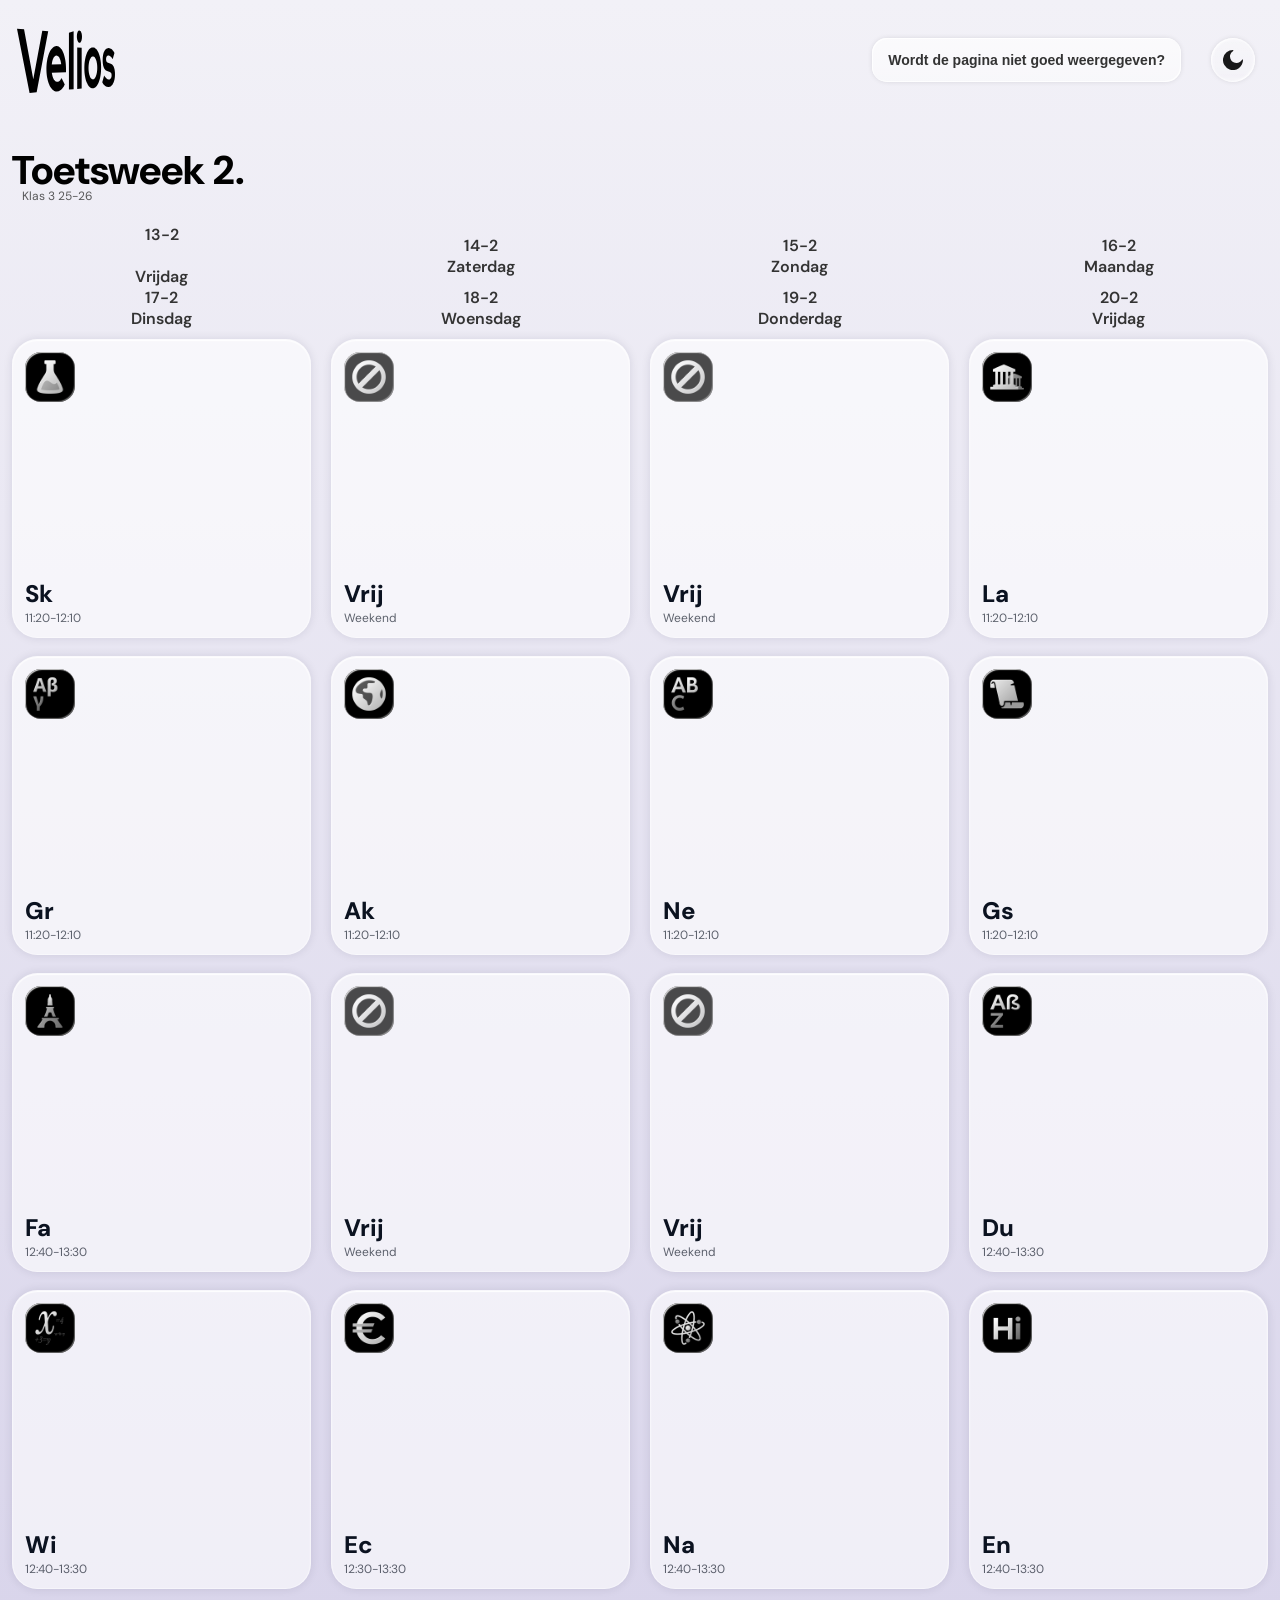
==== commit 482f04d8: "mobile" ====
--- a/index.html
+++ b/index.html
@@ -3,8 +3,7 @@
 <head>
   <meta charset="UTF-8" />
   <meta name="viewport" content="width=device-width, initial-scale=1.0"/>
-  <title>CTP1 rooster | Velios</title>
-  <link href="https://fonts.googleapis.com/css2?family=Red+Hat+Display:wght@400;600;800&display=swap" rel="stylesheet">
+  <title>Toetsweek 2 | vRooster</title>
   <link rel="icon" type="image/svg+xml" href="favicon.svg">
   <link rel="stylesheet" id="themeStylesheet" href="light.css"/>
   <link rel="icon" type="image/svg+xml" href="favicon.png">
@@ -336,6 +335,24 @@
             <button class="overlay-close"><div class="esc-btn"></div> Sluiten</button>
             <div class="overlay-title"><div class="titel-img" data-ticon="wiskunde"></div>Wiskunde</div>
             <div class="overlay-body"> 
+              <a href="https://drive.google.com/drive/folders/1DQheY3stIlYG0jMpNIV9teiAzZvrmw6P?usp=drive_link" target="_blank" rel="noopener noreferrer"><button class="overlay-btn"><div class="magister-img"></div>Magister</button></a>
+              <a href="https://google.com" target="_blank" rel="noopener noreferrer"><button class="overlay-btn"><div class="bestanden-img"></div>Bestanden</button></a>
+            </div>
+            <div class="overlay-subtitle"><b>Vokabeln:</b> S43 (D-NL), S39, S41, S45 (D-NL, NL-D)<br><br><b>Grammatik:</b> 1A-1K (behalve o.v.t. regelmatige ww'en), 2A-2J (van p.vnw. alleen eerste naamval)<br><br><b>Lesen:</b> Texte Niveau B1</div>
+         </div>
+       </div>
+      </div>
+    </div>
+  </div>
+
+  <div id="overlay-10" class="overlay" aria-hidden="true">
+    <div class="overlay-panel" role="dialog" aria-modal="true">
+      <div class="overlay-content">
+        <div class="overlay-header">
+         <div>
+            <button class="overlay-close"><div class="esc-btn"></div> Sluiten</button>
+            <div class="overlay-title"><div class="titel-img" data-ticon="economie"></div>Economie</div>
+            <div class="overlay-body"> 
               <a href="https://drive.google.com/drive/folders/1DQheY3stIlYG0jMpNIV9teiAzZvrmw6P?usp=drive_link" target="_blank" rel="noopener noreferrer"><button class="overlay-btn-quizlet"><div class="quizlet-img"></div>Quizlet</button></a>
               <a href="https://drive.google.com/drive/folders/1DQheY3stIlYG0jMpNIV9teiAzZvrmw6P?usp=drive_link" target="_blank" rel="noopener noreferrer"><button class="overlay-btn"><div class="magister-img"></div>Magister</button></a>
               <a href="https://google.com" target="_blank" rel="noopener noreferrer"><button class="overlay-btn"><div class="bestanden-img"></div>Bestanden</button></a>
@@ -347,13 +364,13 @@
     </div>
   </div>
 
-  <div id="overlay-10" class="overlay" aria-hidden="true">
-    <div class="overlay-panel" role="dialog" aria-modal="true">
-      <div class="overlay-content">
-        <div class="overlay-header">
-         <div>
-            <button class="overlay-close"><div class="esc-btn"></div> Sluiten</button>
-            <div class="overlay-title"><div class="titel-img" data-ticon="economie"></div>Economie</div>
+  <div id="overlay-11" class="overlay" aria-hidden="true">
+    <div class="overlay-panel" role="dialog" aria-modal="true">
+      <div class="overlay-content">
+        <div class="overlay-header">
+         <div>
+            <button class="overlay-close"><div class="esc-btn"></div> Sluiten</button>
+            <div class="overlay-title"><div class="titel-img" data-ticon="natuurkunde"></div>Natuurkunde</div>
             <div class="overlay-body"> 
               <a href="https://drive.google.com/drive/folders/1DQheY3stIlYG0jMpNIV9teiAzZvrmw6P?usp=drive_link" target="_blank" rel="noopener noreferrer"><button class="overlay-btn-quizlet"><div class="quizlet-img"></div>Quizlet</button></a>
               <a href="https://drive.google.com/drive/folders/1DQheY3stIlYG0jMpNIV9teiAzZvrmw6P?usp=drive_link" target="_blank" rel="noopener noreferrer"><button class="overlay-btn"><div class="magister-img"></div>Magister</button></a>
@@ -366,25 +383,6 @@
     </div>
   </div>
 
-  <div id="overlay-11" class="overlay" aria-hidden="true">
-    <div class="overlay-panel" role="dialog" aria-modal="true">
-      <div class="overlay-content">
-        <div class="overlay-header">
-         <div>
-            <button class="overlay-close"><div class="esc-btn"></div> Sluiten</button>
-            <div class="overlay-title"><div class="titel-img" data-ticon="natuurkunde"></div>Natuurkunde</div>
-            <div class="overlay-body"> 
-              <a href="https://drive.google.com/drive/folders/1DQheY3stIlYG0jMpNIV9teiAzZvrmw6P?usp=drive_link" target="_blank" rel="noopener noreferrer"><button class="overlay-btn-quizlet"><div class="quizlet-img"></div>Quizlet</button></a>
-              <a href="https://drive.google.com/drive/folders/1DQheY3stIlYG0jMpNIV9teiAzZvrmw6P?usp=drive_link" target="_blank" rel="noopener noreferrer"><button class="overlay-btn"><div class="magister-img"></div>Magister</button></a>
-              <a href="https://google.com" target="_blank" rel="noopener noreferrer"><button class="overlay-btn"><div class="bestanden-img"></div>Bestanden</button></a>
-            </div>
-            <div class="overlay-subtitle"><b>Vokabeln:</b> S43 (D-NL), S39, S41, S45 (D-NL, NL-D)<br><br><b>Grammatik:</b> 1A-1K (behalve o.v.t. regelmatige ww'en), 2A-2J (van p.vnw. alleen eerste naamval)<br><br><b>Lesen:</b> Texte Niveau B1</div>
-         </div>
-       </div>
-      </div>
-    </div>
-  </div>
-
   <div id="overlay-12" class="overlay" aria-hidden="true">
     <div class="overlay-panel" role="dialog" aria-modal="true">
       <div class="overlay-content">
@@ -393,7 +391,6 @@
             <button class="overlay-close"><div class="esc-btn"></div> Sluiten</button>
             <div class="overlay-title"><div class="titel-img" data-ticon="engels"></div>Engels</div>
             <div class="overlay-body"> 
-              <a href="https://drive.google.com/drive/folders/1DQheY3stIlYG0jMpNIV9teiAzZvrmw6P?usp=drive_link" target="_blank" rel="noopener noreferrer"><button class="overlay-btn-quizlet"><div class="quizlet-img"></div>Quizlet</button></a>
               <a href="https://drive.google.com/drive/folders/1DQheY3stIlYG0jMpNIV9teiAzZvrmw6P?usp=drive_link" target="_blank" rel="noopener noreferrer"><button class="overlay-btn"><div class="magister-img"></div>Magister</button></a>
               <a href="https://google.com" target="_blank" rel="noopener noreferrer"><button class="overlay-btn"><div class="bestanden-img"></div>Bestanden</button></a>
             </div>
@@ -411,12 +408,7 @@
          <div>
             <button class="overlay-close"><div class="esc-btn"></div> Sluiten</button>
             <div class="overlay-title"><div class="titel-img" data-ticon="waarschuwing"></div>Probleemoplossing</div>
-            <div class="overlay-body"> 
-              <a href="https://drive.google.com/drive/folders/1DQheY3stIlYG0jMpNIV9teiAzZvrmw6P?usp=drive_link" target="_blank" rel="noopener noreferrer"><button class="overlay-btn-quizlet"><div class="quizlet-img"></div>Quizlet</button></a>
-              <a href="https://drive.google.com/drive/folders/1DQheY3stIlYG0jMpNIV9teiAzZvrmw6P?usp=drive_link" target="_blank" rel="noopener noreferrer"><button class="overlay-btn"><div class="magister-img"></div>Magister</button></a>
-              <a href="https://google.com" target="_blank" rel="noopener noreferrer"><button class="overlay-btn"><div class="bestanden-img"></div>Bestanden</button></a>
-            </div>
-            <div class="overlay-subtitle"><b>Vokabeln:</b> S43 (D-NL), S39, S41, S45 (D-NL, NL-D)<br><br><b>Grammatik:</b> 1A-1K (behalve o.v.t. regelmatige ww'en), 2A-2J (van p.vnw. alleen eerste naamval)<br><br><b>Lesen:</b> Texte Niveau B1</div>
+            <div class="overlay-subtitle"><b>Als de pagina niet goed wordt weergegeven, kun je het volgende proberen:</b><br> • Zoom de pagina in- en uit door CTRL en + (inzoomen) of CTRL en - (uitzoomen).<br><br> • De mobiele site bezoeken (https://www.hangzhouferrari.github.io/vRooster/mobiel)<br><br> • Contact met mij opnemen (hanzghouferrari@outlook.com)</div>
          </div>
        </div>
       </div>
--- a/light.css
+++ b/light.css
@@ -674,7 +674,7 @@
   display: block;
   height: 40px;
   width: 40px;
-  background: url(Assets/Icons/overlay/Bestanden.png) center/contain no-repeat;
+  background: url(Assets/Icons/overlay/bestanden.png) center/contain no-repeat;
 }
 
 .titel-img[data-ticon="scheikunde"] {
